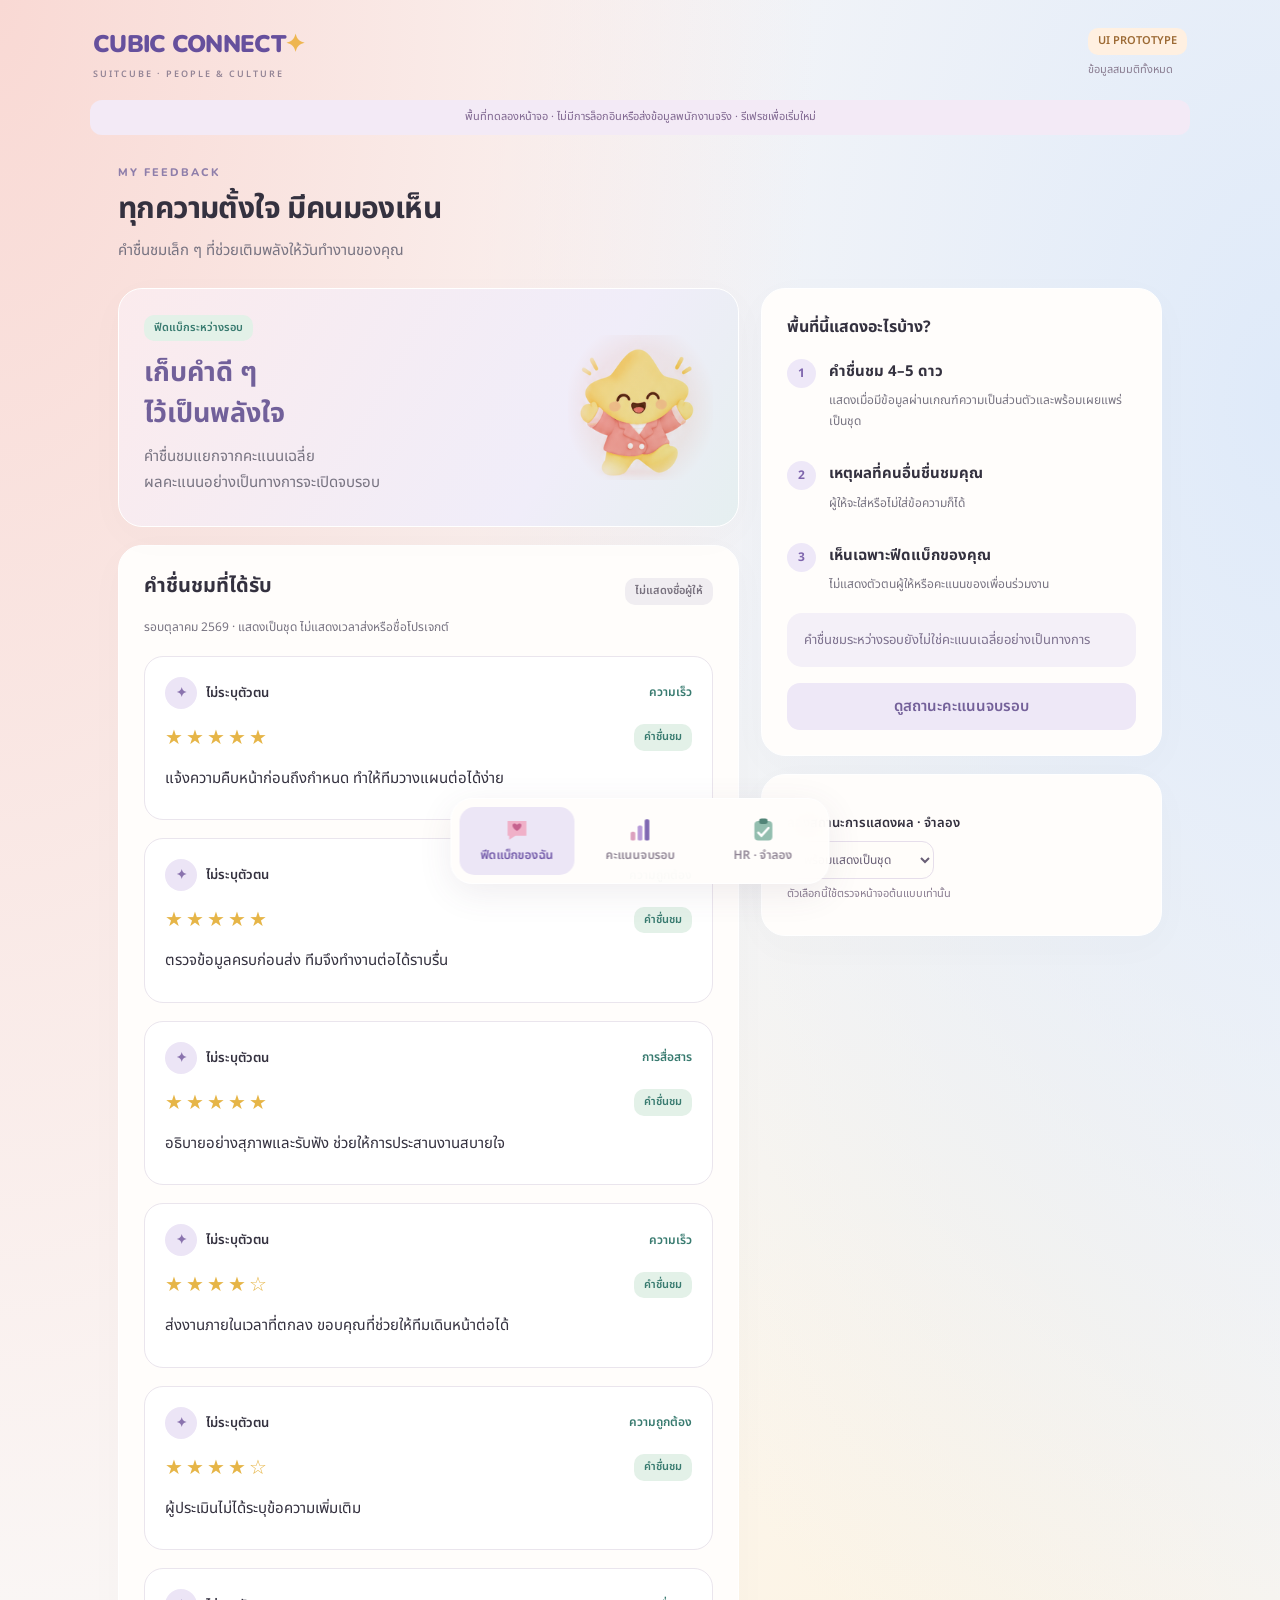
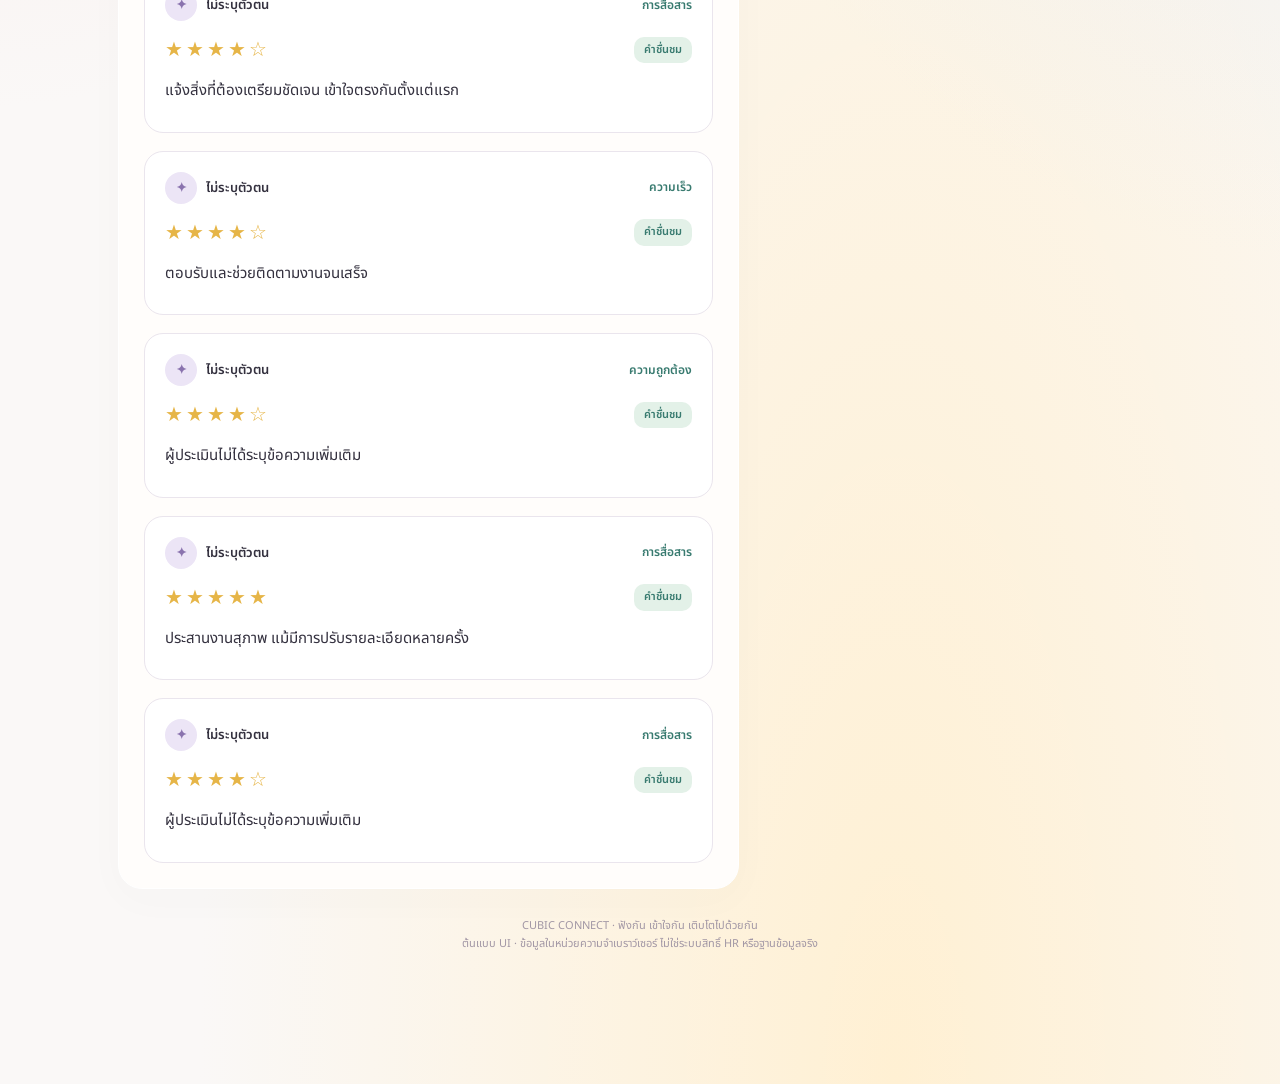
==== workflow-preview.html @ c22944b6 "Add interactive anonymous feedback and HR review interface prototype" ====
<!doctype html>
<html lang="th">
<head><meta charset="utf-8"><meta name="viewport" content="width=device-width,initial-scale=1,viewport-fit=cover"><title>CUBIC CONNECT · ตัวอย่างเส้นทางฟีดแบ็ก</title>
<style>
@import url('https://fonts.googleapis.com/css2?family=Noto+Sans+Thai:wght@400;500;600;700&family=Nunito:wght@600;700;800;900&display=swap');
:root{--ink:#34313f;--muted:#777381;--purple:#7056ad;--green:#397b70;--line:#eae5ed;--pink:#f4b7b0}*{box-sizing:border-box}body{margin:0;color:var(--ink);font:15px/1.7 'Noto Sans Thai',sans-serif;background:radial-gradient(at 0 0,#f9d9d4,transparent 45%),radial-gradient(at 100% 15%,#dfeaf9,transparent 45%),radial-gradient(at 70% 100%,#fff0d3,transparent 55%),#faf8f7;min-height:100vh}button,select,textarea{font:inherit}button{cursor:pointer}button:disabled{opacity:.45;cursor:not-allowed}button:focus-visible,select:focus-visible,textarea:focus-visible,a:focus-visible{outline:3px solid #b8a5dd;outline-offset:4px}header{max-width:1150px;margin:auto;padding:27px 28px 15px;display:flex;align-items:center;justify-content:space-between;gap:16px}.brand{font:900 24px/1.1 Nunito,sans-serif;color:#66509d;letter-spacing:-.7px}.brand span{color:#eeb650}.brand small{display:block;font:600 9px 'Noto Sans Thai';letter-spacing:2px;margin-top:9px;color:#948596}main{max-width:1100px;margin:0 auto;padding:20px 28px 130px}h1{font-size:30px;line-height:1.4;letter-spacing:-.6px;margin:8px 0}h2{font-size:20px;line-height:1.5;margin:0 0 10px}h3{font-size:16px;margin:0 0 6px}p{margin:6px 0}.muted{color:var(--muted)}.eyebrow{font:800 11px Nunito,sans-serif;letter-spacing:2px;color:#8e7eaa}.pill{display:inline-flex;align-items:center;gap:5px;border-radius:10px;padding:4px 10px;font-size:11px;font-weight:600;background:#eee8f6;color:#756294}.pill.green{background:#e3f1e8;color:#397b70}.pill.peach{background:#fff0e1;color:#9c6a34}.pill.gray{background:#f0edf1;color:#79727f}.row{display:flex;align-items:center;justify-content:space-between;gap:12px}.topcopy{margin:10px 0 24px}.card{background:#fffdfb;border:1px solid #fff;border-radius:24px;padding:25px;box-shadow:0 10px 40px #67575f06}.grid{display:grid;grid-template-columns:minmax(0,1.55fr) minmax(260px,1fr);gap:22px}.stack{display:grid;gap:18px;align-content:start}.hero{background:linear-gradient(120deg,#fbebed,#f0edf9 70%,#e5eff0);position:relative;min-height:210px;display:flex;align-items:center;overflow:visible}.hero .copy{flex:1}.hero img{mix-blend-mode:multiply;mask-image:radial-gradient(ellipse,black 50%,transparent 74%);width:145px;height:165px;object-fit:contain;flex-shrink:0}.hero h2{font-size:27px;color:#71609a;line-height:1.5}.hero p{max-width:330px}.count{font:900 32px Nunito,sans-serif;color:#527f79}.tabs{display:flex;gap:5px;background:#eee8f1;border-radius:14px;padding:5px;margin-bottom:20px;width:fit-content}.tabs button{border:0;padding:9px 17px;border-radius:11px;background:none;color:#81758a;font-weight:600}.tabs button.active{background:white;color:var(--purple);box-shadow:0 3px 8px #5d436410}.feedback{border:1px solid var(--line);border-radius:19px;padding:20px;background:white}.anonymous{display:flex;align-items:center;gap:9px;font-weight:600;font-size:13px}.avatar{display:grid;place-items:center;background:#ece5f6;color:#8a73ae;border-radius:50%;width:32px;height:32px}.stars{color:#e6b547;letter-spacing:3px;font-size:20px}.dim{font-size:12px;color:var(--green);font-weight:600}.quote{margin-top:10px;font-size:15px;line-height:1.9}.meta{margin-top:15px;display:flex;flex-wrap:wrap;gap:8px}.hint{border-radius:15px;padding:15px 17px;background:#f4f0f8;color:#7d718e;font-size:13px;line-height:1.85}.hint.green{background:#edf4f1;color:#537a6c}.hint.peach{background:#fff2e7;color:#9b795d}.btn{border:0;border-radius:13px;padding:11px 18px;background:#7157ad;color:white;font-weight:600;display:inline-block;text-decoration:none;text-align:center}.btn.soft{background:#eee8f7;color:#74619a}.btn.reject{background:#f8e7e8;color:#aa6271}.btn.text{background:transparent;color:#83798d;padding:7px 0}.divider{border-top:1px solid var(--line);margin:20px 0}.step{display:flex;gap:13px;align-items:flex-start;padding:12px 0}.step .bubble{display:grid;place-items:center;width:29px;height:29px;border-radius:50%;background:#eee8f8;color:#7e65ad;flex-shrink:0;font-weight:700;font-size:12px}.step p{font-size:12px;color:var(--muted)}.summary{display:grid;grid-template-columns:repeat(3,1fr);gap:13px;margin:20px 0}.stat{padding:18px;background:#fffdfb;border-radius:18px;border:1px solid white}.stat strong{display:block;font:900 25px Nunito,sans-serif;margin-top:5px;color:#796298}.stat small{color:var(--muted);font-size:12px}.case{margin-bottom:17px}.case blockquote{margin:16px 0;padding:14px 17px;background:#fbf6f1;border-left:3px solid #edcab2;border-radius:0 12px 12px 0;font-size:14px}.actions{display:flex;gap:9px;flex-wrap:wrap;margin-top:16px}.case h3{font-size:18px}.score{font:900 24px Nunito;color:#b88746}.bars{margin-top:18px}.barrow{display:grid;grid-template-columns:100px 1fr 42px;align-items:center;gap:12px;margin:16px 0;font-size:13px}.track{height:9px;background:#f0edf3;border-radius:8px}.track i{display:block;height:100%;border-radius:8px;background:#b09bcc}.barrow:nth-child(2) i{background:#8fbdb1}.barrow:nth-child(3) i{background:#e1a7b8}.bigscore{font:900 65px Nunito;color:#6d569f;line-height:1.2}.bigscore small{font-size:22px;color:#ada3b7}.lock{text-align:center;padding:35px 20px}.lock img{width:130px;height:145px;object-fit:contain}.lock h2{color:#5a7f7a}.lock p{font-size:14px}.nav{position:fixed;bottom:16px;left:50%;transform:translateX(-50%);display:flex;gap:8px;padding:8px;background:#fffdfbf0;backdrop-filter:blur(15px);border:1px solid white;border-radius:22px;box-shadow:0 9px 35px #5b446419;z-index:5;max-width:calc(100% - 24px)}.nav button{border:0;background:none;min-width:115px;padding:10px 18px;color:#918696;border-radius:15px;font-size:12px;font-weight:600;white-space:nowrap}.nav button.active{background:#ece6f6;color:#7057a8}.nav svg{width:25px;height:25px;display:block;margin:0 auto 3px}select{padding:8px 12px;border:1px solid #e6deeb;border-radius:12px;background:#fffdfa;color:#685e75;font-size:12px;max-width:100%}label{display:block;font-weight:600;font-size:13px;margin:12px 0 7px}textarea{width:100%;border:1px solid #dfd6e8;border-radius:12px;min-height:90px;padding:12px;background:#fffdfa;color:var(--ink);resize:vertical}dialog{border:0;border-radius:23px;padding:26px;max-width:520px;width:calc(100% - 32px);color:var(--ink);box-shadow:0 25px 100px #3e29473a}dialog::backdrop{background:#39314150;backdrop-filter:blur(4px)}.error{color:#a65367;font-size:12px;min-height:20px}footer{margin-top:28px;text-align:center;font-size:11px;color:#a297a5}.toast{position:fixed;top:20px;left:50%;transform:translateX(-50%);background:#4c405d;color:white;padding:13px 20px;border-radius:15px;z-index:20;max-width:90vw;font-size:13px}.filter{display:flex;gap:10px;align-items:center;flex-wrap:wrap;margin-bottom:20px}.notice-count{font-size:12px;font-weight:600;color:#8d7b9d}.empty{padding:30px 10px;text-align:center;color:#8c8094}.reviewed{border-left:3px solid #91b8a7;padding-left:15px;margin-top:15px}.scope{font-size:11px;color:#8a7d91}.preview-banner{max-width:1100px;margin:0 auto;background:#f3eaf6;color:#806891;padding:8px 20px;text-align:center;border-radius:12px;font-size:11px}.badge-icon{font-size:20px}.sr-only{position:absolute;width:1px;height:1px;overflow:hidden;clip:rect(0,0,0,0)}
@media(max-width:700px){header{padding:22px 20px 14px}.brand{font-size:21px}.brand small{font-size:8px}main{padding:18px 18px 130px}.grid{grid-template-columns:1fr}.card{padding:21px;border-radius:22px}h1{font-size:26px}.hero{min-height:190px}.hero img{width:110px;height:140px}.hero h2{font-size:23px}.hero p{font-size:13px}.nav{bottom:10px;gap:3px;width:calc(100% - 24px);justify-content:space-around}.nav button{padding:8px 10px;min-width:0;flex:1;font-size:11px}.summary{gap:8px}.stat{padding:12px}.stat small{font-size:10px}.stat strong{font-size:22px}.barrow{grid-template-columns:85px 1fr 36px;gap:9px}.tabs{width:100%}.tabs button{flex:1;padding:9px 8px;font-size:13px}.pill{font-size:10px}.preview-banner{margin:0 16px}.bigscore{font-size:55px}.feedback{padding:17px}.row{align-items:center}dialog{padding:22px}}
@media(prefers-reduced-motion:reduce){*{scroll-behavior:auto!important}} 
</style></head><body>
<header><div class="brand">CUBIC CONNECT<span>✦</span><small>SUITCUBE · PEOPLE & CULTURE</small></div><div><span class="pill peach">UI PROTOTYPE</span><p class="scope">ข้อมูลสมมติทั้งหมด</p></div></header>
<div class="preview-banner">พื้นที่ทดลองหน้าจอ · ไม่มีการล็อกอินหรือส่งข้อมูลพนักงานจริง · รีเฟรชเพื่อเริ่มใหม่</div>
<main id="app"></main><nav class="nav" aria-label="เมนูตัวอย่าง"><button data-view="received"><svg viewBox="0 0 32 32" aria-hidden="true"><path fill="#f0b0c8" d="M4 5h24v19H14l-8 5v-5H4z"/><path fill="#c6618e" d="M16 10c-6-5-9 3 0 8 9-5 6-13 0-8"/></svg>ฟีดแบ็กของฉัน</button><button data-view="score"><svg viewBox="0 0 32 32" aria-hidden="true"><rect fill="#dca1be" x="4" y="19" width="6" height="11" rx="2"/><rect fill="#b79ad8" x="13" y="11" width="6" height="19" rx="2"/><rect fill="#7f68b2" x="22" y="3" width="6" height="27" rx="2"/></svg>คะแนนจบรอบ</button><button data-view="hr"><svg viewBox="0 0 32 32" aria-hidden="true"><rect fill="#93beaf" x="5" y="5" width="23" height="25" rx="5"/><rect fill="#518477" x="11" y="2" width="11" height="7" rx="3"/><path d="m10 20 4 4 9-10" fill="none" stroke="#fff" stroke-width="3" stroke-linecap="round"/></svg>HR · จำลอง</button></nav>
<dialog id="review-dialog" aria-labelledby="dialog-title"></dialog><div id="toast" class="toast" role="status" hidden></div>
<script>
const dims=['ความเร็ว','ความถูกต้อง','การสื่อสาร'];
const blankState=()=>({released:false,batch:'ready',filter:'pending',decisions:{},audit:[]});let state=blankState(),view=['received','score','hr'].includes(new URLSearchParams(location.search).get('view'))?new URLSearchParams(location.search).get('view'):'received';
const rows=[
 {id:'a',rater:'synthetic-a',scores:[5,5,5],reasons:['แจ้งความคืบหน้าก่อนถึงกำหนด ทำให้ทีมวางแผนต่อได้ง่าย','ตรวจข้อมูลครบก่อนส่ง ทีมจึงทำงานต่อได้ราบรื่น','อธิบายอย่างสุภาพและรับฟัง ช่วยให้การประสานงานสบายใจ']},
 {id:'b',rater:'synthetic-b',scores:[4,4,4],reasons:['ส่งงานภายในเวลาที่ตกลง ขอบคุณที่ช่วยให้ทีมเดินหน้าต่อได้','','แจ้งสิ่งที่ต้องเตรียมชัดเจน เข้าใจตรงกันตั้งแต่แรก']},
 {id:'c',rater:'synthetic-c',scores:[4,4,5],reasons:['ตอบรับและช่วยติดตามงานจนเสร็จ','','ประสานงานสุภาพ แม้มีการปรับรายละเอียดหลายครั้ง']},
 {id:'d',rater:'synthetic-d',scores:[2,3,4],reasons:['ส่งข้อมูลหลังเวลาที่ตกลง 2 วัน โดยไม่มีการแจ้งล่วงหน้า ทำให้ทีมต้องเลื่อนขั้นตอนต่อไป','ข้อมูลที่ส่งขาดบางรายการ ต้องขอรายละเอียดเพิ่มเติมก่อนนำไปใช้','']}
];
const esc=v=>String(v??'').replace(/[&<>"']/g,c=>({'&':'&amp;','<':'&lt;','>':'&gt;','"':'&quot;',"'":'&#39;'}[c]));
const decision=(r,i)=>r.scores[i]>=4?'auto':state.decisions[r.id+':'+i]?.status||'pending';
const activeRows=()=>state.batch==='small'?rows.slice(0,2):rows;
function calculate(){const ds=dims.map((_,i)=>{const rs=activeRows().filter(r=>['auto','approved'].includes(decision(r,i)));return {count:new Set(rs.map(r=>r.rater)).size,mean:rs.length>=3?rs.reduce((n,r)=>n+r.scores[i],0)/rs.length:null}});return {dims:ds,overall:ds.every(d=>d.mean!==null)?ds.reduce((n,d)=>n+d.mean,0)/3:null}}
function pending(){return activeRows().flatMap(r=>r.scores.map((score,i)=>({r,i,score})).filter(x=>x.score<=3&&decision(r,x.i)==='pending'))}
const fmt=n=>n===null?'—':n.toFixed(2),stars=n=>'★'.repeat(n)+'☆'.repeat(5-n);
function title(k,h,p){return `<div class="topcopy"><div class="eyebrow">${k}</div><h1>${h}</h1><p class="muted">${p}</p></div>`}
function feedbackCard(r,i,reviewed=false){const d=state.decisions[r.id+':'+i];const text=reviewed?d?.summary:r.reasons[i];return `<article class="feedback"><div class="row"><div class="anonymous"><span class="avatar" aria-hidden="true">✦</span>ไม่ระบุตัวตน</div><span class="dim">${dims[i]}</span></div><div class="row" style="margin-top:12px"><span class="stars" aria-label="${r.scores[i]} จาก 5 ดาว">${stars(r.scores[i])}</span><span class="pill ${reviewed?'gray':'green'}">${reviewed?'HR ตรวจสอบแล้ว':'คำชื่นชม'}</span></div><p class="quote">${esc(text||'ผู้ประเมินไม่ได้ระบุข้อความเพิ่มเติม')}</p></article>`}
function received(){const high=activeRows().flatMap(r=>r.scores.map((s,i)=>({r,i,s})).filter(x=>x.s>=4));const released=state.batch==='ready'&&dims.every((_,i)=>new Set(high.filter(x=>x.i===i).map(x=>x.r.rater)).size>=3);return title('MY FEEDBACK','ทุกความตั้งใจ มีคนมองเห็น','คำชื่นชมเล็ก ๆ ที่ช่วยเติมพลังให้วันทำงานของคุณ')+`<div class="grid"><div class="stack"><section class="card hero"><div class="copy"><span class="pill green">ฟีดแบ็กระหว่างรอบ</span><h2 style="margin-top:12px">เก็บคำดี ๆ<br>ไว้เป็นพลังใจ</h2><p class="muted">คำชื่นชมแยกจากคะแนนเฉลี่ย<br>ผลคะแนนอย่างเป็นทางการจะเปิดจบรอบ</p></div><img src="assets/rating-4.gif" alt="น้องดาวยิ้มให้กำลังใจ"></section><section class="card"><div class="row"><h2>คำชื่นชมที่ได้รับ</h2><span class="pill gray">ไม่แสดงชื่อผู้ให้</span></div><p class="muted" style="font-size:12px;margin-bottom:18px">รอบตุลาคม 2569 · แสดงเป็นชุด ไม่แสดงเวลาส่งหรือชื่อโปรเจกต์</p><div class="stack">${released?high.map(x=>feedbackCard(x.r,x.i)).join(''):`<div class="empty"><span class="badge-icon">✦</span><h3>รอฟีดแบ็กพร้อมแสดง</h3><p>${state.batch==='small'?'ข้อมูลยังไม่ครบเกณฑ์ขั้นต่ำ จึงยังไม่แสดงคะแนนหรือข้อความ':'รวบรวมฟีดแบ็กเป็นชุดก่อนเผยแพร่ เพื่อช่วยปกป้องผู้ให้ความคิดเห็น'}</p></div>`}</div></section></div><aside class="stack"><section class="card"><h3>พื้นที่นี้แสดงอะไรบ้าง?</h3><div class="step"><span class="bubble">1</span><div><strong>คำชื่นชม 4–5 ดาว</strong><p>แสดงเมื่อมีข้อมูลผ่านเกณฑ์ความเป็นส่วนตัวและพร้อมเผยแพร่เป็นชุด</p></div></div><div class="step"><span class="bubble">2</span><div><strong>เหตุผลที่คนอื่นชื่นชมคุณ</strong><p>ผู้ให้จะใส่หรือไม่ใส่ข้อความก็ได้</p></div></div><div class="step"><span class="bubble">3</span><div><strong>เห็นเฉพาะฟีดแบ็กของคุณ</strong><p>ไม่แสดงตัวตนผู้ให้หรือคะแนนของเพื่อนร่วมงาน</p></div></div><div class="hint">คำชื่นชมระหว่างรอบยังไม่ใช่คะแนนเฉลี่ยอย่างเป็นทางการ</div><button class="btn soft" data-view="score" style="margin-top:16px;width:100%">ดูสถานะคะแนนจบรอบ</button></section><section class="card"><label for="batch">ลองสถานะการแสดงผล · จำลอง</label><select id="batch"><option value="ready" ${state.batch==='ready'?'selected':''}>พร้อมแสดงเป็นชุด</option><option value="waiting" ${state.batch==='waiting'?'selected':''}>รอเผยแพร่เป็นชุด</option><option value="small" ${state.batch==='small'?'selected':''}>ผู้ประเมินไม่ครบ 3 คน</option></select><p class="scope">ตัวเลือกนี้ใช้ตรวจหน้าจอต้นแบบเท่านั้น</p></section></aside></div>`}
function barHTML(result){return `<div class="bars">${dims.map((d,i)=>`<div class="barrow"><span>${d}</span><div class="track"><i style="width:${(result.dims[i].mean||0)*20}%"></i></div><strong>${fmt(result.dims[i].mean)}</strong></div>`).join('')}</div>`}
function scoreView(){const result=calculate();const low=activeRows().flatMap(r=>r.scores.map((s,i)=>({r,i,s})).filter(x=>x.s<=3&&decision(r,x.i)==='approved'&&result.dims[x.i].mean!==null));return title('MY ROUND RESULT','คะแนนจบรอบของฉัน','ผลที่ผ่านกระบวนการตรวจสอบ และพร้อมสำหรับการพัฒนาร่วมกัน')+`<div class="grid"><div class="stack">${!state.released?`<section class="card lock"><img src="assets/rating-3.png" alt="น้องดาวกำลังรอผล"><h2>รอเผยแพร่คะแนนจบรอบ</h2><p class="muted">ผลคะแนนจะเปิดพร้อมกันหลังปิดรอบ<br>และ HR ตรวจสอบเสร็จแล้ว</p><span class="pill gray" style="margin-top:16px">ยังไม่แสดงค่าเฉลี่ยระหว่างรอบ</span><div class="divider"></div><p class="scope">ยังดูคำชื่นชมที่พร้อมแสดงได้ในหน้าฟีดแบ็กของฉัน</p><button class="btn soft" data-view="received" style="margin-top:14px">กลับไปอ่านคำชื่นชม</button></section>`:`<section class="card"><div class="row"><span class="pill green">เผยแพร่ผลจบรอบแล้ว</span><span class="scope">ตุลาคม 2569</span></div><h2 style="margin-top:20px">ภาพรวมความร่วมมือของฉัน</h2><div class="bigscore">${fmt(result.overall)}<small> / 5</small></div><p class="muted" style="font-size:12px">${result.overall===null?'ข้อมูลไม่เพียงพอในบางด้าน จึงยังไม่แสดงคะแนนรวม':'ค่าเฉลี่ย 3 ด้าน น้ำหนักเท่ากัน'}</p>${barHTML(result)}<div class="hint green">ใช้เฉพาะคะแนนที่ผ่านเกณฑ์และการตรวจสอบแล้ว แต่ละด้านต้องมีผู้ประเมินที่นำมาคำนวณได้อย่างน้อย 3 คน</div></section><section class="card"><h2>เรื่องที่ชวนพัฒนาร่วมกัน</h2><p class="muted" style="font-size:12px;margin-bottom:17px">เฉพาะข้อมูลที่ HR ตรวจสอบและเรียบเรียงก่อนเผยแพร่</p><div class="stack">${low.length?low.map(x=>feedbackCard(x.r,x.i,true)).join(''):'<div class="empty">ไม่มีข้อเสนอแนะเพื่อพัฒนาที่พร้อมเผยแพร่ในรอบนี้</div>'}</div></section>`}</div><aside class="stack"><section class="card"><h3>คะแนนนี้มาจากอะไร?</h3><div class="step"><span class="bubble">✓</span><div><strong>คะแนน 4–5 ดาว</strong><p>ผ่านอัตโนมัติ พร้อมใช้เมื่อถึงรอบคำนวณ</p></div></div><div class="step"><span class="bubble">✓</span><div><strong>คะแนน 1–3 ดาว</strong><p>ใช้เฉพาะรายการที่ HR ตรวจสอบข้อเท็จจริงและอนุมัติแล้ว</p></div></div><div class="hint">ผู้รับจะไม่เห็นรายการรอตรวจสอบ รายการ Reject หรือตัวตนผู้ประเมิน</div></section><section class="card"><span class="pill peach">สำหรับลองหน้าจอเท่านั้น</span><p class="muted" style="font-size:13px;margin:12px 0">สลับไปมุม HR จำลอง เพื่อลองตรวจสอบและเผยแพร่ผล</p><button class="btn soft" data-view="hr">ลองมุม HR</button></section></aside></div>`}
function hrView(){const all=activeRows().flatMap(r=>r.scores.map((score,i)=>({r,i,score})).filter(x=>x.score<=3));const items=all.filter(x=>state.filter==='all'||decision(x.r,x.i)===state.filter);const result=calculate(),enough=new Set(activeRows().map(r=>r.rater)).size>=3;return title('HR REVIEW · DEMO','ตรวจสอบก่อนส่งต่อ','พื้นที่จำลองของ HR Manager / HR Admin · พิจารณาแยกทีละด้าน')+`<div class="hint peach">คะแนนและเหตุผลในหน้านี้เป็นข้อมูลสมมติทั้งหมด มุมพนักงานไม่เห็นรายการรอตรวจสอบหรือสถานะ Reject</div><div class="summary"><div class="stat"><small>รอตรวจสอบ</small><strong>${enough?pending().length:'—'}</strong></div><div class="stat"><small>อนุมัติแล้ว</small><strong>${all.filter(x=>decision(x.r,x.i)==='approved').length}</strong></div><div class="stat"><small>ไม่นำมาคำนวณ</small><strong>${all.filter(x=>decision(x.r,x.i)==='rejected').length}</strong></div></div><div class="grid"><section class="card"><div class="row"><h2>คิวคะแนน 1–3 ดาว</h2><span class="pill peach">SLA ตัวอย่าง · 3 วัน</span></div><div class="filter"><label class="sr-only" for="filter">กรองสถานะ</label><select id="filter">${[['pending','รอตรวจสอบ'],['approved','อนุมัติแล้ว'],['rejected','Reject แล้ว'],['all','ทั้งหมด']].map(([v,l])=>`<option value="${v}" ${state.filter===v?'selected':''}>${l}</option>`).join('')}</select><span class="notice-count">ประเมินจากประสบการณ์ร่วมงานจริง</span></div>${!enough?'<div class="empty">ผู้ประเมินไม่ครบ 3 คน<br>ไม่นำข้อมูลชุดนี้เข้าสู่คิวหรือการคำนวณ</div>':items.length?items.map(x=>{const st=decision(x.r,x.i),d=state.decisions[x.r.id+':'+x.i];return `<article class="feedback case"><div class="row"><div><span class="dim">${dims[x.i]}</span><h3>พนักงานตัวอย่าง · BA</h3></div><span class="score">${x.score}<small> / 5</small></span></div><span class="pill gray">ไม่แสดงชื่อผู้ประเมิน</span><blockquote>${esc(x.r.reasons[x.i])}</blockquote><p class="scope">${st==='pending'?'ยังไม่ส่งคะแนนหรือข้อความให้ผู้รับ':st==='approved'?'อนุมัติแล้ว · พร้อมนำไปคำนวณจบรอบ':'Reject แล้ว · ไม่นำไปคำนวณและไม่แจ้งทั้งสองฝ่าย'}</p>${d?`<div class="reviewed"><strong class="dim">บันทึก HR · จำกัดเฉพาะหลังบ้าน</strong><p style="font-size:13px">${esc(d.note)}</p>${st==='approved'?`<p class="scope">ข้อความพร้อมเผยแพร่: ${esc(d.summary)}</p>`:''}</div>`:''}${st==='pending'&&!state.released?`<div class="actions"><button class="btn" data-review="${x.r.id}:${x.i}:approved">Approve</button><button class="btn reject" data-review="${x.r.id}:${x.i}:rejected">Reject</button></div>`:''}</article>`}).join(''):'<div class="empty">ไม่มีรายการในสถานะนี้<br><button class="btn text" id="all-cases">ดูรายการทั้งหมด</button></div>'}</section><aside class="stack"><section class="card"><span class="pill gray">เฉพาะ HR · ยังไม่ใช่ผลเผยแพร่</span><h2 style="margin-top:15px">ตัวอย่างผลคำนวณ</h2><div class="bigscore" style="font-size:46px">${fmt(result.overall)}<small> / 5</small></div>${barHTML(result)}<p class="scope">คะแนนรอตรวจสอบและ Reject ไม่อยู่ทั้งตัวตั้งและตัวหาร อนุมัติแล้วจึงคำนวณใหม่</p><div class="divider"></div><h3>เผยแพร่พร้อมกันจบรอบ</h3><p class="muted" style="font-size:13px">ตรวจทุกกรณีให้ครบก่อน ผู้รับจึงเห็นคะแนนอย่างเป็นทางการ</p><button class="btn" id="publish" style="width:100%;margin-top:15px" ${pending().length||state.released||!enough?'disabled':''}>${state.released?'เผยแพร่แล้ว':'ปิดรอบและเผยแพร่ผล'}</button>${pending().length&&enough?'<p class="scope">ยังมีรายการรอตรวจสอบ จึงยังเผยแพร่ไม่ได้</p>':''}</section><section class="card"><h3>หลักในการพิจารณา</h3><p class="muted" style="font-size:13px">ตรวจพฤติกรรม บริบท และผลต่องาน ใช้เกณฑ์เดียวกันทุกคน ไม่ Reject เพียงเพราะเป็นคะแนนต่ำ</p><div class="hint" style="margin-top:12px">ทุกการตัดสินใจต้องมีบันทึกเหตุผล ผู้รับเห็นเฉพาะข้อความที่พร้อมเผยแพร่</div><button class="btn text" id="reset">เริ่มตัวอย่างใหม่</button></section></aside></div>`}
function render(){document.getElementById('app').innerHTML=({received,score:scoreView,hr:hrView}[view])()+`<footer>CUBIC CONNECT · ฟังกัน เข้าใจกัน เติบโตไปด้วยกัน<br>ต้นแบบ UI · ข้อมูลในหน่วยความจำเบราว์เซอร์ ไม่ใช่ระบบสิทธิ์ HR หรือฐานข้อมูลจริง</footer>`;document.querySelectorAll('.nav button').forEach(b=>{b.classList.toggle('active',b.dataset.view===view);b.setAttribute('aria-current',b.dataset.view===view?'page':'false')});document.querySelectorAll('[data-view]').forEach(b=>b.onclick=()=>{view=b.dataset.view;render();window.scrollTo(0,0)});document.querySelector('#batch')?.addEventListener('change',e=>{state.batch=e.target.value;state.released=false;render()});document.querySelector('#filter')?.addEventListener('change',e=>{state.filter=e.target.value;render()});document.querySelector('#all-cases')?.addEventListener('click',()=>{state.filter='all';render()});document.querySelectorAll('[data-review]').forEach(b=>b.onclick=()=>review(b.dataset.review));document.querySelector('#publish')?.addEventListener('click',publish);document.querySelector('#reset')?.addEventListener('click',()=>{state=blankState();render();toast('เริ่มข้อมูลตัวอย่างใหม่แล้ว')})}
function toast(t){const el=document.getElementById('toast');el.textContent=t;el.hidden=false;setTimeout(()=>el.hidden=true,3000)}
function review(key){const [id,index,status]=key.split(':'),i=Number(index),r=activeRows().find(r=>r.id===id);if(!r||r.scores[i]>=4||decision(r,i)!=='pending'||state.released||new Set(activeRows().map(r=>r.rater)).size<3)return;const approved=status==='approved';const dialog=document.getElementById('review-dialog');dialog.innerHTML=`<h2 id="dialog-title">${approved?'อนุมัติคะแนนด้านนี้':'Reject คะแนนด้านนี้'}</h2><span class="pill peach">${dims[i]} · ${r.scores[i]} ดาว</span><p class="muted" style="font-size:13px;margin-top:12px">${approved?'คะแนนจะพร้อมใช้คำนวณ แต่ผู้รับจะเห็นเมื่อเผยแพร่จบรอบ':'ไม่นำคะแนนนี้ไปคำนวณ ไม่แจ้งผู้ให้หรือผู้รับ'}</p><form id="decision-form"><label for="note">ข้อเท็จจริง / เหตุผลการตัดสินใจ *</label><textarea id="note" required maxlength="500" placeholder="บันทึกผลการตรวจสอบ ใช้เฉพาะ HR"></textarea>${approved?'<label for="summary">ข้อความสำหรับผู้รับหลังเผยแพร่ *</label><textarea id="summary" required maxlength="500" placeholder="สรุปประเด็นพัฒนาโดยตัดชื่อ โปรเจกต์เฉพาะ และรายละเอียดระบุตัวผู้ให้"></textarea>':''}<p id="decision-error" class="error" role="alert"></p><div class="actions"><button class="btn ${approved?'':'reject'}" type="submit">ยืนยัน ${approved?'Approve':'Reject'}</button><button class="btn soft" type="button" id="cancel">กลับไปตรวจสอบ</button></div></form>`;dialog.showModal();dialog.querySelector('#cancel').onclick=()=>dialog.close();dialog.querySelector('form').onsubmit=e=>{e.preventDefault();const note=dialog.querySelector('#note').value.trim(),summary=dialog.querySelector('#summary')?.value.trim()||'';if(!note||(approved&&!summary)){dialog.querySelector('#decision-error').textContent='กรุณากรอกข้อมูลที่จำเป็นให้ครบ';return}if(decision(r,i)!=='pending'||state.released)return;state.decisions[id+':'+i]={status,note,summary};state.audit.push({key:id+':'+i,status,note});dialog.close();render();toast(approved?'อนุมัติแล้ว · พร้อมคำนวณจบรอบ':'Reject แล้ว · ไม่ส่งแจ้งเตือนพนักงาน')};}
function publish(){if(pending().length||state.released||new Set(activeRows().map(r=>r.rater)).size<3)return;const dialog=document.getElementById('review-dialog');dialog.innerHTML='<h2 id="dialog-title">เผยแพร่ผลจบรอบ?</h2><p>ตรวจสอบคะแนนครบแล้ว ผู้รับจะเห็นเฉพาะคะแนนที่ผ่านเกณฑ์และข้อความที่ HR เรียบเรียงไว้</p><div class="actions"><button class="btn" id="confirm-publish">ยืนยันเผยแพร่</button><button class="btn soft" id="cancel-publish">กลับ</button></div>';dialog.showModal();dialog.querySelector('#cancel-publish').onclick=()=>dialog.close();dialog.querySelector('#confirm-publish').onclick=()=>{if(pending().length||state.released)return;state.released=true;dialog.close();view='score';render();window.scrollTo(0,0);toast('เผยแพร่ผลตัวอย่างแล้ว')};}
render();
</script></body></html>
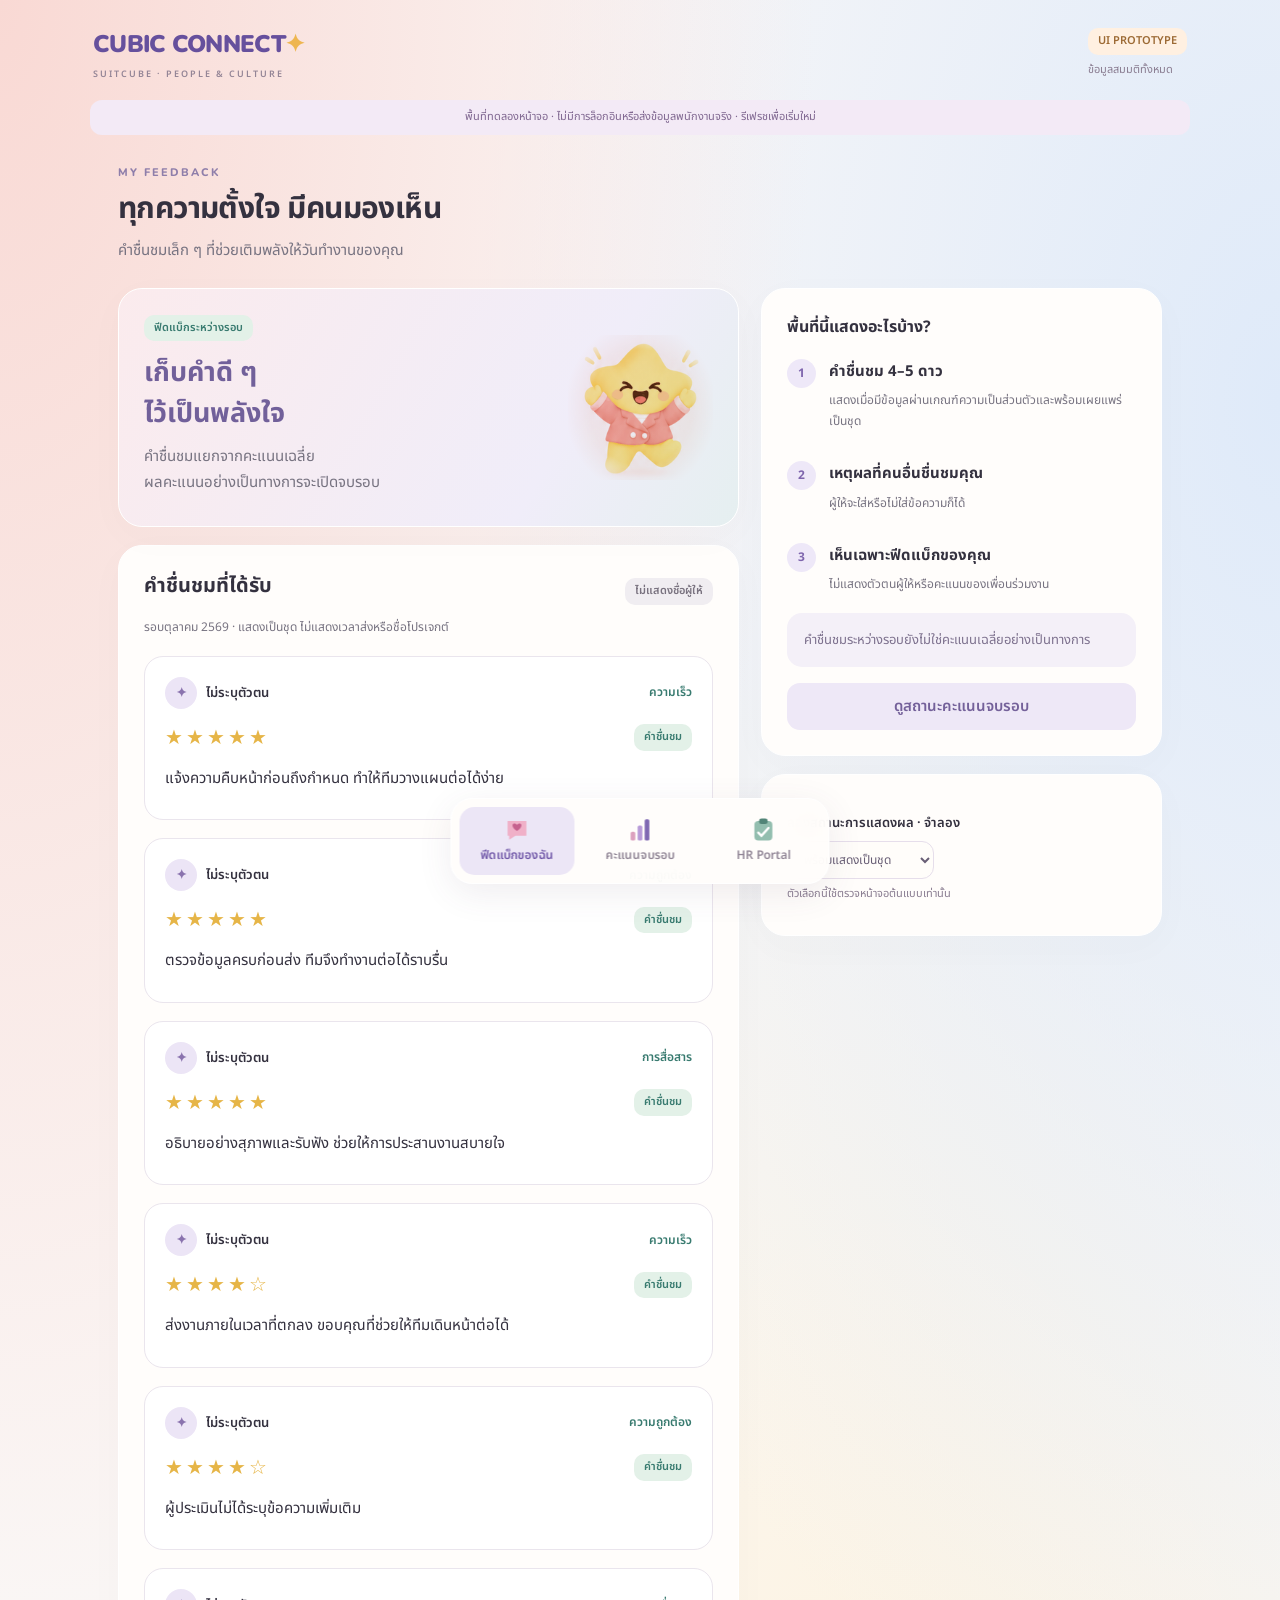
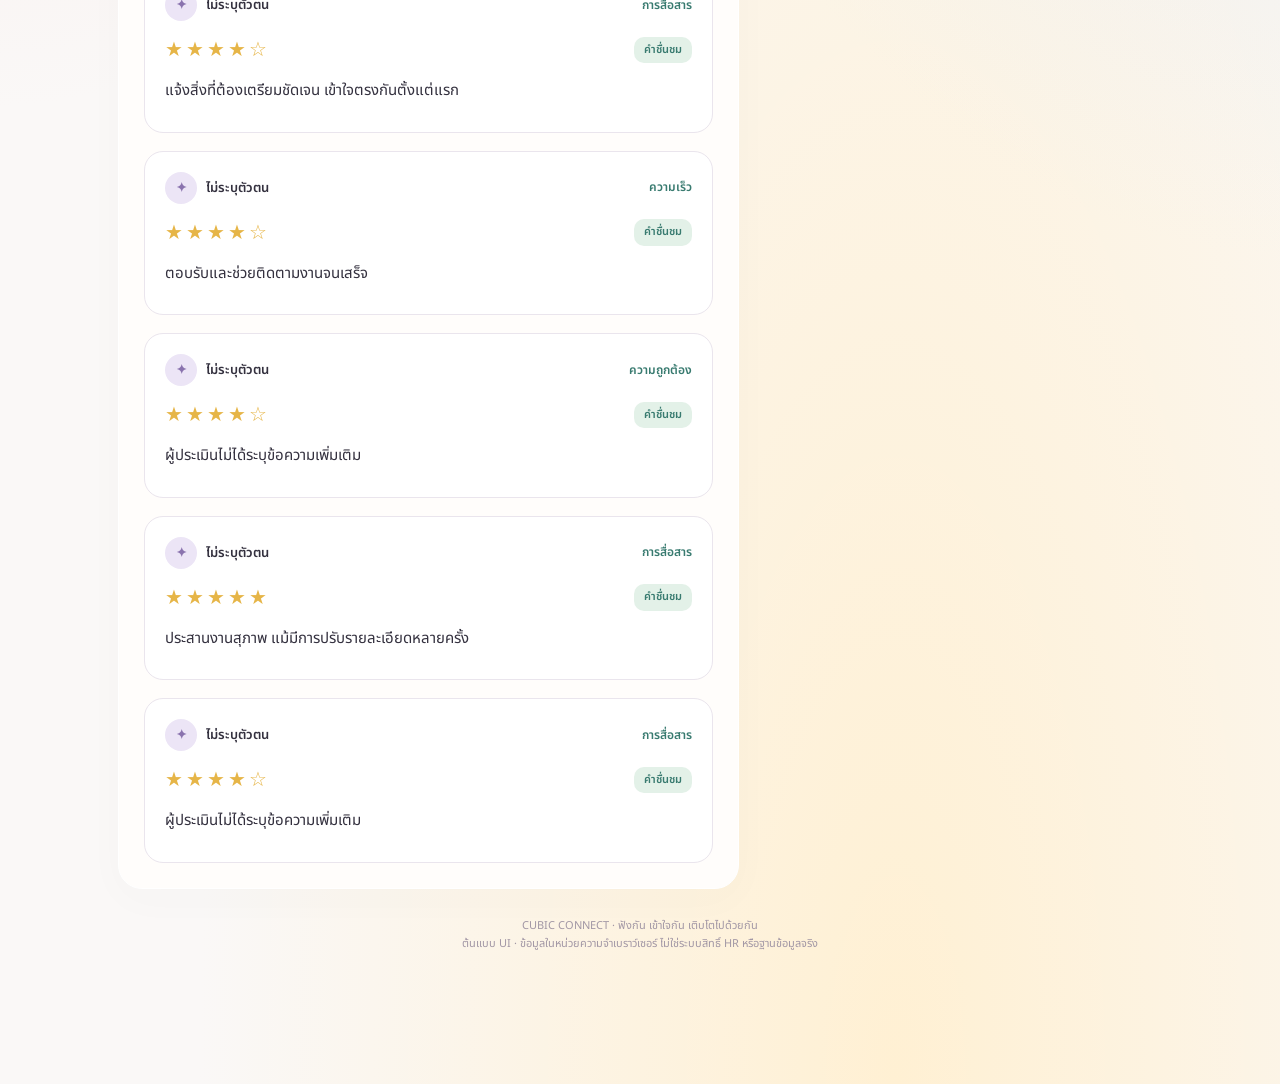
==== commit 30c5d881: "Place department heatmap with drill-down and sorting in HR Portal" ====
--- a/workflow-preview.html
+++ b/workflow-preview.html
@@ -6,14 +6,16 @@
 :root{--ink:#34313f;--muted:#777381;--purple:#7056ad;--green:#397b70;--line:#eae5ed;--pink:#f4b7b0}*{box-sizing:border-box}body{margin:0;color:var(--ink);font:15px/1.7 'Noto Sans Thai',sans-serif;background:radial-gradient(at 0 0,#f9d9d4,transparent 45%),radial-gradient(at 100% 15%,#dfeaf9,transparent 45%),radial-gradient(at 70% 100%,#fff0d3,transparent 55%),#faf8f7;min-height:100vh}button,select,textarea{font:inherit}button{cursor:pointer}button:disabled{opacity:.45;cursor:not-allowed}button:focus-visible,select:focus-visible,textarea:focus-visible,a:focus-visible{outline:3px solid #b8a5dd;outline-offset:4px}header{max-width:1150px;margin:auto;padding:27px 28px 15px;display:flex;align-items:center;justify-content:space-between;gap:16px}.brand{font:900 24px/1.1 Nunito,sans-serif;color:#66509d;letter-spacing:-.7px}.brand span{color:#eeb650}.brand small{display:block;font:600 9px 'Noto Sans Thai';letter-spacing:2px;margin-top:9px;color:#948596}main{max-width:1100px;margin:0 auto;padding:20px 28px 130px}h1{font-size:30px;line-height:1.4;letter-spacing:-.6px;margin:8px 0}h2{font-size:20px;line-height:1.5;margin:0 0 10px}h3{font-size:16px;margin:0 0 6px}p{margin:6px 0}.muted{color:var(--muted)}.eyebrow{font:800 11px Nunito,sans-serif;letter-spacing:2px;color:#8e7eaa}.pill{display:inline-flex;align-items:center;gap:5px;border-radius:10px;padding:4px 10px;font-size:11px;font-weight:600;background:#eee8f6;color:#756294}.pill.green{background:#e3f1e8;color:#397b70}.pill.peach{background:#fff0e1;color:#9c6a34}.pill.gray{background:#f0edf1;color:#79727f}.row{display:flex;align-items:center;justify-content:space-between;gap:12px}.topcopy{margin:10px 0 24px}.card{background:#fffdfb;border:1px solid #fff;border-radius:24px;padding:25px;box-shadow:0 10px 40px #67575f06}.grid{display:grid;grid-template-columns:minmax(0,1.55fr) minmax(260px,1fr);gap:22px}.stack{display:grid;gap:18px;align-content:start}.hero{background:linear-gradient(120deg,#fbebed,#f0edf9 70%,#e5eff0);position:relative;min-height:210px;display:flex;align-items:center;overflow:visible}.hero .copy{flex:1}.hero img{mix-blend-mode:multiply;mask-image:radial-gradient(ellipse,black 50%,transparent 74%);width:145px;height:165px;object-fit:contain;flex-shrink:0}.hero h2{font-size:27px;color:#71609a;line-height:1.5}.hero p{max-width:330px}.count{font:900 32px Nunito,sans-serif;color:#527f79}.tabs{display:flex;gap:5px;background:#eee8f1;border-radius:14px;padding:5px;margin-bottom:20px;width:fit-content}.tabs button{border:0;padding:9px 17px;border-radius:11px;background:none;color:#81758a;font-weight:600}.tabs button.active{background:white;color:var(--purple);box-shadow:0 3px 8px #5d436410}.feedback{border:1px solid var(--line);border-radius:19px;padding:20px;background:white}.anonymous{display:flex;align-items:center;gap:9px;font-weight:600;font-size:13px}.avatar{display:grid;place-items:center;background:#ece5f6;color:#8a73ae;border-radius:50%;width:32px;height:32px}.stars{color:#e6b547;letter-spacing:3px;font-size:20px}.dim{font-size:12px;color:var(--green);font-weight:600}.quote{margin-top:10px;font-size:15px;line-height:1.9}.meta{margin-top:15px;display:flex;flex-wrap:wrap;gap:8px}.hint{border-radius:15px;padding:15px 17px;background:#f4f0f8;color:#7d718e;font-size:13px;line-height:1.85}.hint.green{background:#edf4f1;color:#537a6c}.hint.peach{background:#fff2e7;color:#9b795d}.btn{border:0;border-radius:13px;padding:11px 18px;background:#7157ad;color:white;font-weight:600;display:inline-block;text-decoration:none;text-align:center}.btn.soft{background:#eee8f7;color:#74619a}.btn.reject{background:#f8e7e8;color:#aa6271}.btn.text{background:transparent;color:#83798d;padding:7px 0}.divider{border-top:1px solid var(--line);margin:20px 0}.step{display:flex;gap:13px;align-items:flex-start;padding:12px 0}.step .bubble{display:grid;place-items:center;width:29px;height:29px;border-radius:50%;background:#eee8f8;color:#7e65ad;flex-shrink:0;font-weight:700;font-size:12px}.step p{font-size:12px;color:var(--muted)}.summary{display:grid;grid-template-columns:repeat(3,1fr);gap:13px;margin:20px 0}.stat{padding:18px;background:#fffdfb;border-radius:18px;border:1px solid white}.stat strong{display:block;font:900 25px Nunito,sans-serif;margin-top:5px;color:#796298}.stat small{color:var(--muted);font-size:12px}.case{margin-bottom:17px}.case blockquote{margin:16px 0;padding:14px 17px;background:#fbf6f1;border-left:3px solid #edcab2;border-radius:0 12px 12px 0;font-size:14px}.actions{display:flex;gap:9px;flex-wrap:wrap;margin-top:16px}.case h3{font-size:18px}.score{font:900 24px Nunito;color:#b88746}.bars{margin-top:18px}.barrow{display:grid;grid-template-columns:100px 1fr 42px;align-items:center;gap:12px;margin:16px 0;font-size:13px}.track{height:9px;background:#f0edf3;border-radius:8px}.track i{display:block;height:100%;border-radius:8px;background:#b09bcc}.barrow:nth-child(2) i{background:#8fbdb1}.barrow:nth-child(3) i{background:#e1a7b8}.bigscore{font:900 65px Nunito;color:#6d569f;line-height:1.2}.bigscore small{font-size:22px;color:#ada3b7}.lock{text-align:center;padding:35px 20px}.lock img{width:130px;height:145px;object-fit:contain}.lock h2{color:#5a7f7a}.lock p{font-size:14px}.nav{position:fixed;bottom:16px;left:50%;transform:translateX(-50%);display:flex;gap:8px;padding:8px;background:#fffdfbf0;backdrop-filter:blur(15px);border:1px solid white;border-radius:22px;box-shadow:0 9px 35px #5b446419;z-index:5;max-width:calc(100% - 24px)}.nav button{border:0;background:none;min-width:115px;padding:10px 18px;color:#918696;border-radius:15px;font-size:12px;font-weight:600;white-space:nowrap}.nav button.active{background:#ece6f6;color:#7057a8}.nav svg{width:25px;height:25px;display:block;margin:0 auto 3px}select{padding:8px 12px;border:1px solid #e6deeb;border-radius:12px;background:#fffdfa;color:#685e75;font-size:12px;max-width:100%}label{display:block;font-weight:600;font-size:13px;margin:12px 0 7px}textarea{width:100%;border:1px solid #dfd6e8;border-radius:12px;min-height:90px;padding:12px;background:#fffdfa;color:var(--ink);resize:vertical}dialog{border:0;border-radius:23px;padding:26px;max-width:520px;width:calc(100% - 32px);color:var(--ink);box-shadow:0 25px 100px #3e29473a}dialog::backdrop{background:#39314150;backdrop-filter:blur(4px)}.error{color:#a65367;font-size:12px;min-height:20px}footer{margin-top:28px;text-align:center;font-size:11px;color:#a297a5}.toast{position:fixed;top:20px;left:50%;transform:translateX(-50%);background:#4c405d;color:white;padding:13px 20px;border-radius:15px;z-index:20;max-width:90vw;font-size:13px}.filter{display:flex;gap:10px;align-items:center;flex-wrap:wrap;margin-bottom:20px}.notice-count{font-size:12px;font-weight:600;color:#8d7b9d}.empty{padding:30px 10px;text-align:center;color:#8c8094}.reviewed{border-left:3px solid #91b8a7;padding-left:15px;margin-top:15px}.scope{font-size:11px;color:#8a7d91}.preview-banner{max-width:1100px;margin:0 auto;background:#f3eaf6;color:#806891;padding:8px 20px;text-align:center;border-radius:12px;font-size:11px}.badge-icon{font-size:20px}.sr-only{position:absolute;width:1px;height:1px;overflow:hidden;clip:rect(0,0,0,0)}
 @media(max-width:700px){header{padding:22px 20px 14px}.brand{font-size:21px}.brand small{font-size:8px}main{padding:18px 18px 130px}.grid{grid-template-columns:1fr}.card{padding:21px;border-radius:22px}h1{font-size:26px}.hero{min-height:190px}.hero img{width:110px;height:140px}.hero h2{font-size:23px}.hero p{font-size:13px}.nav{bottom:10px;gap:3px;width:calc(100% - 24px);justify-content:space-around}.nav button{padding:8px 10px;min-width:0;flex:1;font-size:11px}.summary{gap:8px}.stat{padding:12px}.stat small{font-size:10px}.stat strong{font-size:22px}.barrow{grid-template-columns:85px 1fr 36px;gap:9px}.tabs{width:100%}.tabs button{flex:1;padding:9px 8px;font-size:13px}.pill{font-size:10px}.preview-banner{margin:0 16px}.bigscore{font-size:55px}.feedback{padding:17px}.row{align-items:center}dialog{padding:22px}}
 @media(prefers-reduced-motion:reduce){*{scroll-behavior:auto!important}} 
+
+.hr-tabs{margin-top:14px;margin-bottom:24px}.heat-controls{display:flex;gap:20px}.heat-controls select{min-width:210px}.stat-unit{font:500 12px 'Noto Sans Thai';color:#96859e}.heat-scroll{overflow-x:auto;-webkit-overflow-scrolling:touch;border:1px solid #eee7ef;border-radius:15px}.department-heatmap{width:100%;border-collapse:separate;border-spacing:4px;min-width:620px;text-align:center;font-size:14px}.department-heatmap th{padding:12px 10px;font-size:12px;white-space:nowrap;color:#7e718b}.department-heatmap thead th{background:#f4f0f7;border-radius:9px;font-weight:500}.department-heatmap tbody th{text-align:left;position:sticky;left:0;z-index:1;background:#fffdfb;min-width:120px}.department-heatmap td{padding:13px 10px;border-radius:9px;min-width:82px;font:800 16px Nunito,sans-serif}.heat-good{background:#dceee5;color:#3f7965}.heat-mid{background:#fff0ce;color:#9c7b37}.heat-low{background:#f7dde1;color:#a05e70}.heat-empty{background:#f0edf2;color:#a396ac}.team-link{border:0;background:none;padding:4px;color:#67518f;font-weight:700;font-size:13px;white-space:nowrap}.team-link span{color:#b2a1c8;margin-left:10px}.department-heatmap .coverage{background:none;font:500 12px 'Noto Sans Thai';color:#918599}.heat-legend{display:flex;gap:15px;flex-wrap:wrap;padding:15px 0;font-size:11px;color:#8b7d95}.heat-legend span{display:flex;align-items:center;gap:6px}.heat-legend i{display:inline-block;width:14px;height:14px;border-radius:4px}.team-detail{margin-top:20px;scroll-margin-top:20px}.individual-table tbody th{min-width:190px;white-space:normal}.trend-points{display:flex;gap:35px;align-items:end;min-height:145px;padding:10px 20px;border-bottom:1px solid #eee8f0}.trend-points>div{display:flex;flex-direction:column;align-items:center;gap:6px}.trend-stick{display:block;background:linear-gradient(#b7a0d6,#ece5f4);width:24px;border-radius:7px 7px 0 0}.trend-points strong{font:800 13px Nunito;color:#7a629d}.trend-points small{font-size:11px;color:#9a8ba6}@media(max-width:700px){.hr-tabs button{font-size:11px;padding:10px 6px}.heat-controls{gap:12px;align-items:stretch}.heat-controls>div{flex:1;min-width:0}.heat-controls select{min-width:0;width:100%;font-size:11px;padding:9px 5px}.department-heatmap{min-width:620px}.heat-scroll{max-width:100%}.heat-legend{gap:10px}.trend-points{gap:24px;padding:10px}.hr-portal>.card{min-width:0}}
 </style></head><body>
 <header><div class="brand">CUBIC CONNECT<span>✦</span><small>SUITCUBE · PEOPLE & CULTURE</small></div><div><span class="pill peach">UI PROTOTYPE</span><p class="scope">ข้อมูลสมมติทั้งหมด</p></div></header>
 <div class="preview-banner">พื้นที่ทดลองหน้าจอ · ไม่มีการล็อกอินหรือส่งข้อมูลพนักงานจริง · รีเฟรชเพื่อเริ่มใหม่</div>
-<main id="app"></main><nav class="nav" aria-label="เมนูตัวอย่าง"><button data-view="received"><svg viewBox="0 0 32 32" aria-hidden="true"><path fill="#f0b0c8" d="M4 5h24v19H14l-8 5v-5H4z"/><path fill="#c6618e" d="M16 10c-6-5-9 3 0 8 9-5 6-13 0-8"/></svg>ฟีดแบ็กของฉัน</button><button data-view="score"><svg viewBox="0 0 32 32" aria-hidden="true"><rect fill="#dca1be" x="4" y="19" width="6" height="11" rx="2"/><rect fill="#b79ad8" x="13" y="11" width="6" height="19" rx="2"/><rect fill="#7f68b2" x="22" y="3" width="6" height="27" rx="2"/></svg>คะแนนจบรอบ</button><button data-view="hr"><svg viewBox="0 0 32 32" aria-hidden="true"><rect fill="#93beaf" x="5" y="5" width="23" height="25" rx="5"/><rect fill="#518477" x="11" y="2" width="11" height="7" rx="3"/><path d="m10 20 4 4 9-10" fill="none" stroke="#fff" stroke-width="3" stroke-linecap="round"/></svg>HR · จำลอง</button></nav>
+<main id="app"></main><nav class="nav" aria-label="เมนูตัวอย่าง"><button data-view="received"><svg viewBox="0 0 32 32" aria-hidden="true"><path fill="#f0b0c8" d="M4 5h24v19H14l-8 5v-5H4z"/><path fill="#c6618e" d="M16 10c-6-5-9 3 0 8 9-5 6-13 0-8"/></svg>ฟีดแบ็กของฉัน</button><button data-view="score"><svg viewBox="0 0 32 32" aria-hidden="true"><rect fill="#dca1be" x="4" y="19" width="6" height="11" rx="2"/><rect fill="#b79ad8" x="13" y="11" width="6" height="19" rx="2"/><rect fill="#7f68b2" x="22" y="3" width="6" height="27" rx="2"/></svg>คะแนนจบรอบ</button><button data-view="hr"><svg viewBox="0 0 32 32" aria-hidden="true"><rect fill="#93beaf" x="5" y="5" width="23" height="25" rx="5"/><rect fill="#518477" x="11" y="2" width="11" height="7" rx="3"/><path d="m10 20 4 4 9-10" fill="none" stroke="#fff" stroke-width="3" stroke-linecap="round"/></svg>HR Portal</button></nav>
 <dialog id="review-dialog" aria-labelledby="dialog-title"></dialog><div id="toast" class="toast" role="status" hidden></div>
 <script>
 const dims=['ความเร็ว','ความถูกต้อง','การสื่อสาร'];
-const blankState=()=>({released:false,batch:'ready',filter:'pending',decisions:{},audit:[]});let state=blankState(),view=['received','score','hr'].includes(new URLSearchParams(location.search).get('view'))?new URLSearchParams(location.search).get('view'):'received';
+const blankState=()=>({released:false,batch:'ready',filter:'pending',hrTab:'heatmap',period:'current',sort:'original',team:null,decisions:{},audit:[]});let state=blankState(),view=['received','score','hr'].includes(new URLSearchParams(location.search).get('view'))?new URLSearchParams(location.search).get('view'):'received';
 const rows=[
  {id:'a',rater:'synthetic-a',scores:[5,5,5],reasons:['แจ้งความคืบหน้าก่อนถึงกำหนด ทำให้ทีมวางแผนต่อได้ง่าย','ตรวจข้อมูลครบก่อนส่ง ทีมจึงทำงานต่อได้ราบรื่น','อธิบายอย่างสุภาพและรับฟัง ช่วยให้การประสานงานสบายใจ']},
  {id:'b',rater:'synthetic-b',scores:[4,4,4],reasons:['ส่งงานภายในเวลาที่ตกลง ขอบคุณที่ช่วยให้ทีมเดินหน้าต่อได้','','แจ้งสิ่งที่ต้องเตรียมชัดเจน เข้าใจตรงกันตั้งแต่แรก']},
@@ -32,7 +34,25 @@
 function barHTML(result){return `<div class="bars">${dims.map((d,i)=>`<div class="barrow"><span>${d}</span><div class="track"><i style="width:${(result.dims[i].mean||0)*20}%"></i></div><strong>${fmt(result.dims[i].mean)}</strong></div>`).join('')}</div>`}
 function scoreView(){const result=calculate();const low=activeRows().flatMap(r=>r.scores.map((s,i)=>({r,i,s})).filter(x=>x.s<=3&&decision(r,x.i)==='approved'&&result.dims[x.i].mean!==null));return title('MY ROUND RESULT','คะแนนจบรอบของฉัน','ผลที่ผ่านกระบวนการตรวจสอบ และพร้อมสำหรับการพัฒนาร่วมกัน')+`<div class="grid"><div class="stack">${!state.released?`<section class="card lock"><img src="assets/rating-3.png" alt="น้องดาวกำลังรอผล"><h2>รอเผยแพร่คะแนนจบรอบ</h2><p class="muted">ผลคะแนนจะเปิดพร้อมกันหลังปิดรอบ<br>และ HR ตรวจสอบเสร็จแล้ว</p><span class="pill gray" style="margin-top:16px">ยังไม่แสดงค่าเฉลี่ยระหว่างรอบ</span><div class="divider"></div><p class="scope">ยังดูคำชื่นชมที่พร้อมแสดงได้ในหน้าฟีดแบ็กของฉัน</p><button class="btn soft" data-view="received" style="margin-top:14px">กลับไปอ่านคำชื่นชม</button></section>`:`<section class="card"><div class="row"><span class="pill green">เผยแพร่ผลจบรอบแล้ว</span><span class="scope">ตุลาคม 2569</span></div><h2 style="margin-top:20px">ภาพรวมความร่วมมือของฉัน</h2><div class="bigscore">${fmt(result.overall)}<small> / 5</small></div><p class="muted" style="font-size:12px">${result.overall===null?'ข้อมูลไม่เพียงพอในบางด้าน จึงยังไม่แสดงคะแนนรวม':'ค่าเฉลี่ย 3 ด้าน น้ำหนักเท่ากัน'}</p>${barHTML(result)}<div class="hint green">ใช้เฉพาะคะแนนที่ผ่านเกณฑ์และการตรวจสอบแล้ว แต่ละด้านต้องมีผู้ประเมินที่นำมาคำนวณได้อย่างน้อย 3 คน</div></section><section class="card"><h2>เรื่องที่ชวนพัฒนาร่วมกัน</h2><p class="muted" style="font-size:12px;margin-bottom:17px">เฉพาะข้อมูลที่ HR ตรวจสอบและเรียบเรียงก่อนเผยแพร่</p><div class="stack">${low.length?low.map(x=>feedbackCard(x.r,x.i,true)).join(''):'<div class="empty">ไม่มีข้อเสนอแนะเพื่อพัฒนาที่พร้อมเผยแพร่ในรอบนี้</div>'}</div></section>`}</div><aside class="stack"><section class="card"><h3>คะแนนนี้มาจากอะไร?</h3><div class="step"><span class="bubble">✓</span><div><strong>คะแนน 4–5 ดาว</strong><p>ผ่านอัตโนมัติ พร้อมใช้เมื่อถึงรอบคำนวณ</p></div></div><div class="step"><span class="bubble">✓</span><div><strong>คะแนน 1–3 ดาว</strong><p>ใช้เฉพาะรายการที่ HR ตรวจสอบข้อเท็จจริงและอนุมัติแล้ว</p></div></div><div class="hint">ผู้รับจะไม่เห็นรายการรอตรวจสอบ รายการ Reject หรือตัวตนผู้ประเมิน</div></section><section class="card"><span class="pill peach">สำหรับลองหน้าจอเท่านั้น</span><p class="muted" style="font-size:13px;margin:12px 0">สลับไปมุม HR จำลอง เพื่อลองตรวจสอบและเผยแพร่ผล</p><button class="btn soft" data-view="hr">ลองมุม HR</button></section></aside></div>`}
 function hrView(){const all=activeRows().flatMap(r=>r.scores.map((score,i)=>({r,i,score})).filter(x=>x.score<=3));const items=all.filter(x=>state.filter==='all'||decision(x.r,x.i)===state.filter);const result=calculate(),enough=new Set(activeRows().map(r=>r.rater)).size>=3;return title('HR REVIEW · DEMO','ตรวจสอบก่อนส่งต่อ','พื้นที่จำลองของ HR Manager / HR Admin · พิจารณาแยกทีละด้าน')+`<div class="hint peach">คะแนนและเหตุผลในหน้านี้เป็นข้อมูลสมมติทั้งหมด มุมพนักงานไม่เห็นรายการรอตรวจสอบหรือสถานะ Reject</div><div class="summary"><div class="stat"><small>รอตรวจสอบ</small><strong>${enough?pending().length:'—'}</strong></div><div class="stat"><small>อนุมัติแล้ว</small><strong>${all.filter(x=>decision(x.r,x.i)==='approved').length}</strong></div><div class="stat"><small>ไม่นำมาคำนวณ</small><strong>${all.filter(x=>decision(x.r,x.i)==='rejected').length}</strong></div></div><div class="grid"><section class="card"><div class="row"><h2>คิวคะแนน 1–3 ดาว</h2><span class="pill peach">SLA ตัวอย่าง · 3 วัน</span></div><div class="filter"><label class="sr-only" for="filter">กรองสถานะ</label><select id="filter">${[['pending','รอตรวจสอบ'],['approved','อนุมัติแล้ว'],['rejected','Reject แล้ว'],['all','ทั้งหมด']].map(([v,l])=>`<option value="${v}" ${state.filter===v?'selected':''}>${l}</option>`).join('')}</select><span class="notice-count">ประเมินจากประสบการณ์ร่วมงานจริง</span></div>${!enough?'<div class="empty">ผู้ประเมินไม่ครบ 3 คน<br>ไม่นำข้อมูลชุดนี้เข้าสู่คิวหรือการคำนวณ</div>':items.length?items.map(x=>{const st=decision(x.r,x.i),d=state.decisions[x.r.id+':'+x.i];return `<article class="feedback case"><div class="row"><div><span class="dim">${dims[x.i]}</span><h3>พนักงานตัวอย่าง · BA</h3></div><span class="score">${x.score}<small> / 5</small></span></div><span class="pill gray">ไม่แสดงชื่อผู้ประเมิน</span><blockquote>${esc(x.r.reasons[x.i])}</blockquote><p class="scope">${st==='pending'?'ยังไม่ส่งคะแนนหรือข้อความให้ผู้รับ':st==='approved'?'อนุมัติแล้ว · พร้อมนำไปคำนวณจบรอบ':'Reject แล้ว · ไม่นำไปคำนวณและไม่แจ้งทั้งสองฝ่าย'}</p>${d?`<div class="reviewed"><strong class="dim">บันทึก HR · จำกัดเฉพาะหลังบ้าน</strong><p style="font-size:13px">${esc(d.note)}</p>${st==='approved'?`<p class="scope">ข้อความพร้อมเผยแพร่: ${esc(d.summary)}</p>`:''}</div>`:''}${st==='pending'&&!state.released?`<div class="actions"><button class="btn" data-review="${x.r.id}:${x.i}:approved">Approve</button><button class="btn reject" data-review="${x.r.id}:${x.i}:rejected">Reject</button></div>`:''}</article>`}).join(''):'<div class="empty">ไม่มีรายการในสถานะนี้<br><button class="btn text" id="all-cases">ดูรายการทั้งหมด</button></div>'}</section><aside class="stack"><section class="card"><span class="pill gray">เฉพาะ HR · ยังไม่ใช่ผลเผยแพร่</span><h2 style="margin-top:15px">ตัวอย่างผลคำนวณ</h2><div class="bigscore" style="font-size:46px">${fmt(result.overall)}<small> / 5</small></div>${barHTML(result)}<p class="scope">คะแนนรอตรวจสอบและ Reject ไม่อยู่ทั้งตัวตั้งและตัวหาร อนุมัติแล้วจึงคำนวณใหม่</p><div class="divider"></div><h3>เผยแพร่พร้อมกันจบรอบ</h3><p class="muted" style="font-size:13px">ตรวจทุกกรณีให้ครบก่อน ผู้รับจึงเห็นคะแนนอย่างเป็นทางการ</p><button class="btn" id="publish" style="width:100%;margin-top:15px" ${pending().length||state.released||!enough?'disabled':''}>${state.released?'เผยแพร่แล้ว':'ปิดรอบและเผยแพร่ผล'}</button>${pending().length&&enough?'<p class="scope">ยังมีรายการรอตรวจสอบ จึงยังเผยแพร่ไม่ได้</p>':''}</section><section class="card"><h3>หลักในการพิจารณา</h3><p class="muted" style="font-size:13px">ตรวจพฤติกรรม บริบท และผลต่องาน ใช้เกณฑ์เดียวกันทุกคน ไม่ Reject เพียงเพราะเป็นคะแนนต่ำ</p><div class="hint" style="margin-top:12px">ทุกการตัดสินใจต้องมีบันทึกเหตุผล ผู้รับเห็นเฉพาะข้อความที่พร้อมเผยแพร่</div><button class="btn text" id="reset">เริ่มตัวอย่างใหม่</button></section></aside></div>`}
-function render(){document.getElementById('app').innerHTML=({received,score:scoreView,hr:hrView}[view])()+`<footer>CUBIC CONNECT · ฟังกัน เข้าใจกัน เติบโตไปด้วยกัน<br>ต้นแบบ UI · ข้อมูลในหน่วยความจำเบราว์เซอร์ ไม่ใช่ระบบสิทธิ์ HR หรือฐานข้อมูลจริง</footer>`;document.querySelectorAll('.nav button').forEach(b=>{b.classList.toggle('active',b.dataset.view===view);b.setAttribute('aria-current',b.dataset.view===view?'page':'false')});document.querySelectorAll('[data-view]').forEach(b=>b.onclick=()=>{view=b.dataset.view;render();window.scrollTo(0,0)});document.querySelector('#batch')?.addEventListener('change',e=>{state.batch=e.target.value;state.released=false;render()});document.querySelector('#filter')?.addEventListener('change',e=>{state.filter=e.target.value;render()});document.querySelector('#all-cases')?.addEventListener('click',()=>{state.filter='all';render()});document.querySelectorAll('[data-review]').forEach(b=>b.onclick=()=>review(b.dataset.review));document.querySelector('#publish')?.addEventListener('click',publish);document.querySelector('#reset')?.addEventListener('click',()=>{state=blankState();render();toast('เริ่มข้อมูลตัวอย่างใหม่แล้ว')})}
+const departments=['Project Co','HR','MKT','ACC','PA','OPL','CS','BD','Sale','Warehouse','BA'];
+const demoTeams={OPL:[[2.67,3.67,4],[3,4,4],[3.33,3.67,4.33]],MKT:[[4.67,4.33,4.67],[4.33,4.67,4.33],[4.67,4.67,4.67]],HR:[[4,4.33,4.67],[4.33,4.33,4],[4,4.67,4.33]]};
+const historyShift={'2026-07':-.3,'2026-08':-.15,'2026-09':0};
+function teamMembers(dept,period=state.period){
+ if(dept==='BA'){
+  const r=period==='current'?calculate():{dims:[{mean:4,count:3},{mean:4.33,count:3},{mean:4.33,count:3}],overall:(4+4.33+4.33)/3};
+  return [{id:'ba-example',name:'พนักงานตัวอย่าง · BA',dims:r.dims,overall:r.overall,raters:period==='current'?new Set(activeRows().map(r=>r.rater)).size:3}];
+ }
+ return (demoTeams[dept]||[]).map((values,j)=>{const shift=period==='current'?.08:historyShift[period]||0;const ds=values.map(v=>({mean:Math.max(1,Math.min(5,v+shift)),count:3}));return {id:dept+'-'+j,name:'พนักงานตัวอย่าง '+dept+' '+String(j+1).padStart(2,'0'),dims:ds,overall:ds.reduce((n,d)=>n+d.mean,0)/3,raters:3}});
+}
+function teamResult(dept,period=state.period){const ms=teamMembers(dept,period),ds=dims.map((_,i)=>{const reportable=ms.filter(m=>m.dims[i].count>=3&&m.dims[i].mean!==null);return reportable.length?reportable.reduce((n,m)=>n+m.dims[i].mean,0)/reportable.length:null});return {dept,members:ms,dims:ds,overall:ds.every(n=>n!==null)?ds.reduce((a,b)=>a+b,0)/3:null,eligible:ms.filter(m=>m.overall!==null).length};}
+function orderedTeams(){const ts=departments.map(d=>teamResult(d));if(state.sort==='high'||state.sort==='low')ts.sort((a,b)=>a.overall===null?(b.overall===null?0:1):b.overall===null?-1:state.sort==='high'?b.overall-a.overall:a.overall-b.overall);return ts;}
+function heatTone(v){return v===null?'heat-empty':v>=4?'heat-good':v>=3?'heat-mid':'heat-low';}
+function hrPortal(){return `<div class="hr-portal"><span class="pill gray">HR PORTAL · มุมมองจำลอง</span><div class="tabs hr-tabs" role="tablist" aria-label="เมนู HR Portal"><button data-hr-tab="heatmap" role="tab" aria-selected="${state.hrTab==='heatmap'}" class="${state.hrTab==='heatmap'?'active':''}">Dashboard Heatmap</button><button data-hr-tab="queue" role="tab" aria-selected="${state.hrTab==='queue'}" class="${state.hrTab==='queue'?'active':''}">คิวตรวจสอบ 1–3 ดาว</button></div>${state.hrTab==='heatmap'?heatmapView():hrView()}</div>`;}
+function heatmapView(){const teams=orderedTeams(),valid=teams.filter(t=>t.overall!==null);return title('HR ANALYTICS','ภาพรวมความร่วมมือ แยกตามแผนก','มองเห็นจุดแข็งและประเด็นที่ควรชวนทีมพัฒนา')+`<div class="filter heat-controls"><div><label for="heat-period">รอบรายงาน</label><select id="heat-period"><option value="current" ${state.period==='current'?'selected':''}>ต.ค. 2569 · ${state.released?'เผยแพร่แล้ว':'กำลังตรวจสอบ'}</option><option value="2026-09" ${state.period==='2026-09'?'selected':''}>ก.ย. 2569 · เผยแพร่แล้ว</option><option value="2026-08" ${state.period==='2026-08'?'selected':''}>ส.ค. 2569 · เผยแพร่แล้ว</option><option value="2026-07" ${state.period==='2026-07'?'selected':''}>ก.ค. 2569 · เผยแพร่แล้ว</option></select></div><div><label for="heat-sort">เรียงแผนก</label><select id="heat-sort"><option value="original" ${state.sort==='original'?'selected':''}>ตามรายชื่อแผนก</option><option value="high" ${state.sort==='high'?'selected':''}>คะแนนสูง → ต่ำ</option><option value="low" ${state.sort==='low'?'selected':''}>คะแนนต่ำ → สูง</option></select></div></div><div class="summary"><div class="stat"><small>แผนกทั้งหมด</small><strong>${departments.length}</strong></div><div class="stat"><small>มีข้อมูลผ่านเกณฑ์</small><strong>${valid.length}<span class="stat-unit"> แผนก</span></strong></div><div class="stat"><small>คิวรอตรวจ · รอบปัจจุบัน</small><strong>${pending().length}<span class="stat-unit"> ด้าน</span></strong></div></div><section class="card"><div class="row"><h2>Department Heatmap</h2><span class="pill ${state.period==='current'&&!state.released?'peach':'green'}">${state.period==='current'&&!state.released?'เฉพาะ HR · ยังไม่ใช่คะแนนสุดท้าย':'ผลจบรอบ'}</span></div><p class="muted" style="font-size:12px;margin-bottom:15px">กดชื่อแผนกเพื่อดูรายบุคคล · คะแนนรอตรวจและ Reject ไม่นำมาคำนวณ</p><div class="heat-scroll" tabindex="0" role="region" aria-label="ตาราง Heatmap แผนก เลื่อนแนวนอนได้"><table class="department-heatmap"><thead><tr><th scope="col">แผนก</th>${dims.map(d=>`<th scope="col">${d}</th>`).join('')}<th scope="col">รวม</th><th scope="col">ครอบคลุม</th></tr></thead><tbody>${teams.map(t=>`<tr><th scope="row"><button class="team-link" data-team="${esc(t.dept)}">${esc(t.dept)} <span aria-hidden="true">↗</span></button></th>${[...t.dims,t.overall].map(v=>`<td class="${heatTone(v)}" aria-label="${v===null?'ข้อมูลไม่เพียงพอ':fmt(v)+' จาก 5 ดาว'}">${fmt(v)}</td>`).join('')}<td class="coverage">${t.members.length?t.eligible+' / '+t.members.length:'—'}</td></tr>`).join('')}</tbody></table></div><div class="heat-legend"><span><i class="heat-good"></i>4–5</span><span><i class="heat-mid"></i>3–น้อยกว่า 4</span><span><i class="heat-low"></i>ต่ำกว่า 3</span><span><i class="heat-empty"></i>— ข้อมูลไม่เพียงพอ</span></div><p class="scope">ครอบคลุม = พนักงานที่มีคะแนนรวมผ่านเกณฑ์ / พนักงานในข้อมูลต้นแบบของแผนกนั้น</p><div class="hint" style="margin-top:16px">สรุปค่าเฉลี่ยรายบุคคลที่ผ่านเกณฑ์ แต่ละคนมีน้ำหนักเท่ากัน ไม่ใช่ผลประเมินบริการของแผนกโดยตรง ใช้ร่วมกับจำนวนผู้ประเมิน บริบทงาน และข้อเท็จจริง ไม่ใช้ลำดับคะแนนตัดสินว่าแผนกใดดีกว่ากัน</div></section>${state.team?teamDetail(state.team):'<section class="card" style="margin-top:20px"><h3>เริ่มจากการเลือกแผนก</h3><p class="muted">ดูคะแนนรายบุคคล แนวโน้ม และรายการที่ควรติดตามในพื้นที่ของ HR</p></section>'}`;}
+function teamDetail(dept){const t=teamResult(dept),trend=['2026-07','2026-08','2026-09',...(state.period==='current'?['current']:[])].map(p=>({p,value:teamResult(dept,p).overall}));return `<section class="card team-detail" id="team-detail" aria-labelledby="team-title"><div class="row"><div><span class="eyebrow">DEPARTMENT DETAIL · HR ONLY</span><h2 id="team-title">${esc(dept)} · คะแนนรายบุคคล</h2></div><button class="btn soft" id="close-team" aria-label="ปิดรายละเอียดแผนก">ปิด</button></div>${!t.members.length?'<div class="empty">แผนกนี้ยังไม่มีรายชื่อหรือคะแนนในข้อมูลต้นแบบ<br>ระบบไม่แทนข้อมูลที่ขาดด้วยคะแนนศูนย์</div>':`<p class="scope">แต่ละด้านต้องมีผู้ประเมินที่ใช้คำนวณได้อย่างน้อย 3 คน ข้อมูลไม่ครบจะแสดงเป็นขีด</p><div class="heat-scroll"><table class="department-heatmap individual-table"><thead><tr><th scope="col">พนักงานตัวอย่าง</th>${dims.map(d=>`<th scope="col">${d}</th>`).join('')}<th scope="col">รวม</th><th scope="col">ผู้ประเมิน*</th></tr></thead><tbody>${t.members.map(m=>`<tr><th scope="row">${esc(m.name)}</th>${[...m.dims.map(d=>d.mean),m.overall].map(v=>`<td class="${heatTone(v)}">${fmt(v)}</td>`).join('')}<td class="coverage">${m.raters}</td></tr>`).join('')}</tbody></table></div><p class="scope">* ผู้ประเมินไม่ซ้ำทั้งหมด ไม่ใช่จำนวนที่ใช้คำนวณทุกด้าน ซึ่งอาจต่างกันหลัง HR พิจารณา</p><h3 style="margin-top:24px">แนวโน้มแผนก</h3><div class="trend-points">${trend.map(x=>`<div><span class="trend-stick" style="height:${(x.value||0)*17}px"></span><strong>${fmt(x.value)}</strong><small>${{'2026-07':'ก.ค.','2026-08':'ส.ค.','2026-09':'ก.ย.',current:'ต.ค.*'}[x.p]}</small></div>`).join('')}</div><p class="scope">ข้อมูลแนวโน้มสมมติ · * ต.ค. ยังเป็นข้อมูลระหว่างตรวจสอบหากยังไม่เผยแพร่</p>${dept==='BA'&&state.period==='current'?`<div class="hint peach">${pending().length?'มีคะแนน 1–3 ดาวที่ยังต้องตรวจสอบ จึงยังไม่รวมคะแนนส่วนนั้นใน Heatmap':'ตรวจสอบคะแนนด้านที่รอครบแล้ว'}<br><button class="btn soft" data-open-queue style="margin-top:10px">เปิดคิวตรวจสอบ BA</button></div>`:'<div class="hint green">ใช้ผลเพื่อคุยเรื่องกระบวนการและวางแผนพัฒนา ไม่สรุปว่าใครเป็นต้นเหตุจากคะแนนเพียงอย่างเดียว</div>'}`}</section>`;}
+function bindHeatmap(){document.querySelectorAll('[data-hr-tab]').forEach(b=>b.onclick=()=>{state.hrTab=b.dataset.hrTab;render();window.scrollTo(0,0)});document.querySelector('#heat-sort')?.addEventListener('change',e=>{state.sort=e.target.value;render()});document.querySelector('#heat-period')?.addEventListener('change',e=>{state.period=e.target.value;render()});document.querySelectorAll('[data-team]').forEach(b=>b.onclick=()=>{state.team=b.dataset.team;render();document.querySelector('#team-detail')?.scrollIntoView({behavior:'auto',block:'start'})});document.querySelector('#close-team')?.addEventListener('click',()=>{state.team=null;render()});document.querySelector('[data-open-queue]')?.addEventListener('click',()=>{state.hrTab='queue';state.filter='pending';render();window.scrollTo(0,0)});}
+
+function render(){document.getElementById('app').innerHTML=({received,score:scoreView,hr:hrPortal}[view])()+`<footer>CUBIC CONNECT · ฟังกัน เข้าใจกัน เติบโตไปด้วยกัน<br>ต้นแบบ UI · ข้อมูลในหน่วยความจำเบราว์เซอร์ ไม่ใช่ระบบสิทธิ์ HR หรือฐานข้อมูลจริง</footer>`;document.querySelectorAll('.nav button').forEach(b=>{b.classList.toggle('active',b.dataset.view===view);b.setAttribute('aria-current',b.dataset.view===view?'page':'false')});document.querySelectorAll('[data-view]').forEach(b=>b.onclick=()=>{view=b.dataset.view;render();window.scrollTo(0,0)});document.querySelector('#batch')?.addEventListener('change',e=>{state.batch=e.target.value;state.released=false;render()});document.querySelector('#filter')?.addEventListener('change',e=>{state.filter=e.target.value;render()});document.querySelector('#all-cases')?.addEventListener('click',()=>{state.filter='all';render()});document.querySelectorAll('[data-review]').forEach(b=>b.onclick=()=>review(b.dataset.review));document.querySelector('#publish')?.addEventListener('click',publish);document.querySelector('#reset')?.addEventListener('click',()=>{state=blankState();render();toast('เริ่มข้อมูลตัวอย่างใหม่แล้ว')});bindHeatmap()}
 function toast(t){const el=document.getElementById('toast');el.textContent=t;el.hidden=false;setTimeout(()=>el.hidden=true,3000)}
 function review(key){const [id,index,status]=key.split(':'),i=Number(index),r=activeRows().find(r=>r.id===id);if(!r||r.scores[i]>=4||decision(r,i)!=='pending'||state.released||new Set(activeRows().map(r=>r.rater)).size<3)return;const approved=status==='approved';const dialog=document.getElementById('review-dialog');dialog.innerHTML=`<h2 id="dialog-title">${approved?'อนุมัติคะแนนด้านนี้':'Reject คะแนนด้านนี้'}</h2><span class="pill peach">${dims[i]} · ${r.scores[i]} ดาว</span><p class="muted" style="font-size:13px;margin-top:12px">${approved?'คะแนนจะพร้อมใช้คำนวณ แต่ผู้รับจะเห็นเมื่อเผยแพร่จบรอบ':'ไม่นำคะแนนนี้ไปคำนวณ ไม่แจ้งผู้ให้หรือผู้รับ'}</p><form id="decision-form"><label for="note">ข้อเท็จจริง / เหตุผลการตัดสินใจ *</label><textarea id="note" required maxlength="500" placeholder="บันทึกผลการตรวจสอบ ใช้เฉพาะ HR"></textarea>${approved?'<label for="summary">ข้อความสำหรับผู้รับหลังเผยแพร่ *</label><textarea id="summary" required maxlength="500" placeholder="สรุปประเด็นพัฒนาโดยตัดชื่อ โปรเจกต์เฉพาะ และรายละเอียดระบุตัวผู้ให้"></textarea>':''}<p id="decision-error" class="error" role="alert"></p><div class="actions"><button class="btn ${approved?'':'reject'}" type="submit">ยืนยัน ${approved?'Approve':'Reject'}</button><button class="btn soft" type="button" id="cancel">กลับไปตรวจสอบ</button></div></form>`;dialog.showModal();dialog.querySelector('#cancel').onclick=()=>dialog.close();dialog.querySelector('form').onsubmit=e=>{e.preventDefault();const note=dialog.querySelector('#note').value.trim(),summary=dialog.querySelector('#summary')?.value.trim()||'';if(!note||(approved&&!summary)){dialog.querySelector('#decision-error').textContent='กรุณากรอกข้อมูลที่จำเป็นให้ครบ';return}if(decision(r,i)!=='pending'||state.released)return;state.decisions[id+':'+i]={status,note,summary};state.audit.push({key:id+':'+i,status,note});dialog.close();render();toast(approved?'อนุมัติแล้ว · พร้อมคำนวณจบรอบ':'Reject แล้ว · ไม่ส่งแจ้งเตือนพนักงาน')};}
 function publish(){if(pending().length||state.released||new Set(activeRows().map(r=>r.rater)).size<3)return;const dialog=document.getElementById('review-dialog');dialog.innerHTML='<h2 id="dialog-title">เผยแพร่ผลจบรอบ?</h2><p>ตรวจสอบคะแนนครบแล้ว ผู้รับจะเห็นเฉพาะคะแนนที่ผ่านเกณฑ์และข้อความที่ HR เรียบเรียงไว้</p><div class="actions"><button class="btn" id="confirm-publish">ยืนยันเผยแพร่</button><button class="btn soft" id="cancel-publish">กลับ</button></div>';dialog.showModal();dialog.querySelector('#cancel-publish').onclick=()=>dialog.close();dialog.querySelector('#confirm-publish').onclick=()=>{if(pending().length||state.released)return;state.released=true;dialog.close();view='score';render();window.scrollTo(0,0);toast('เผยแพร่ผลตัวอย่างแล้ว')};}
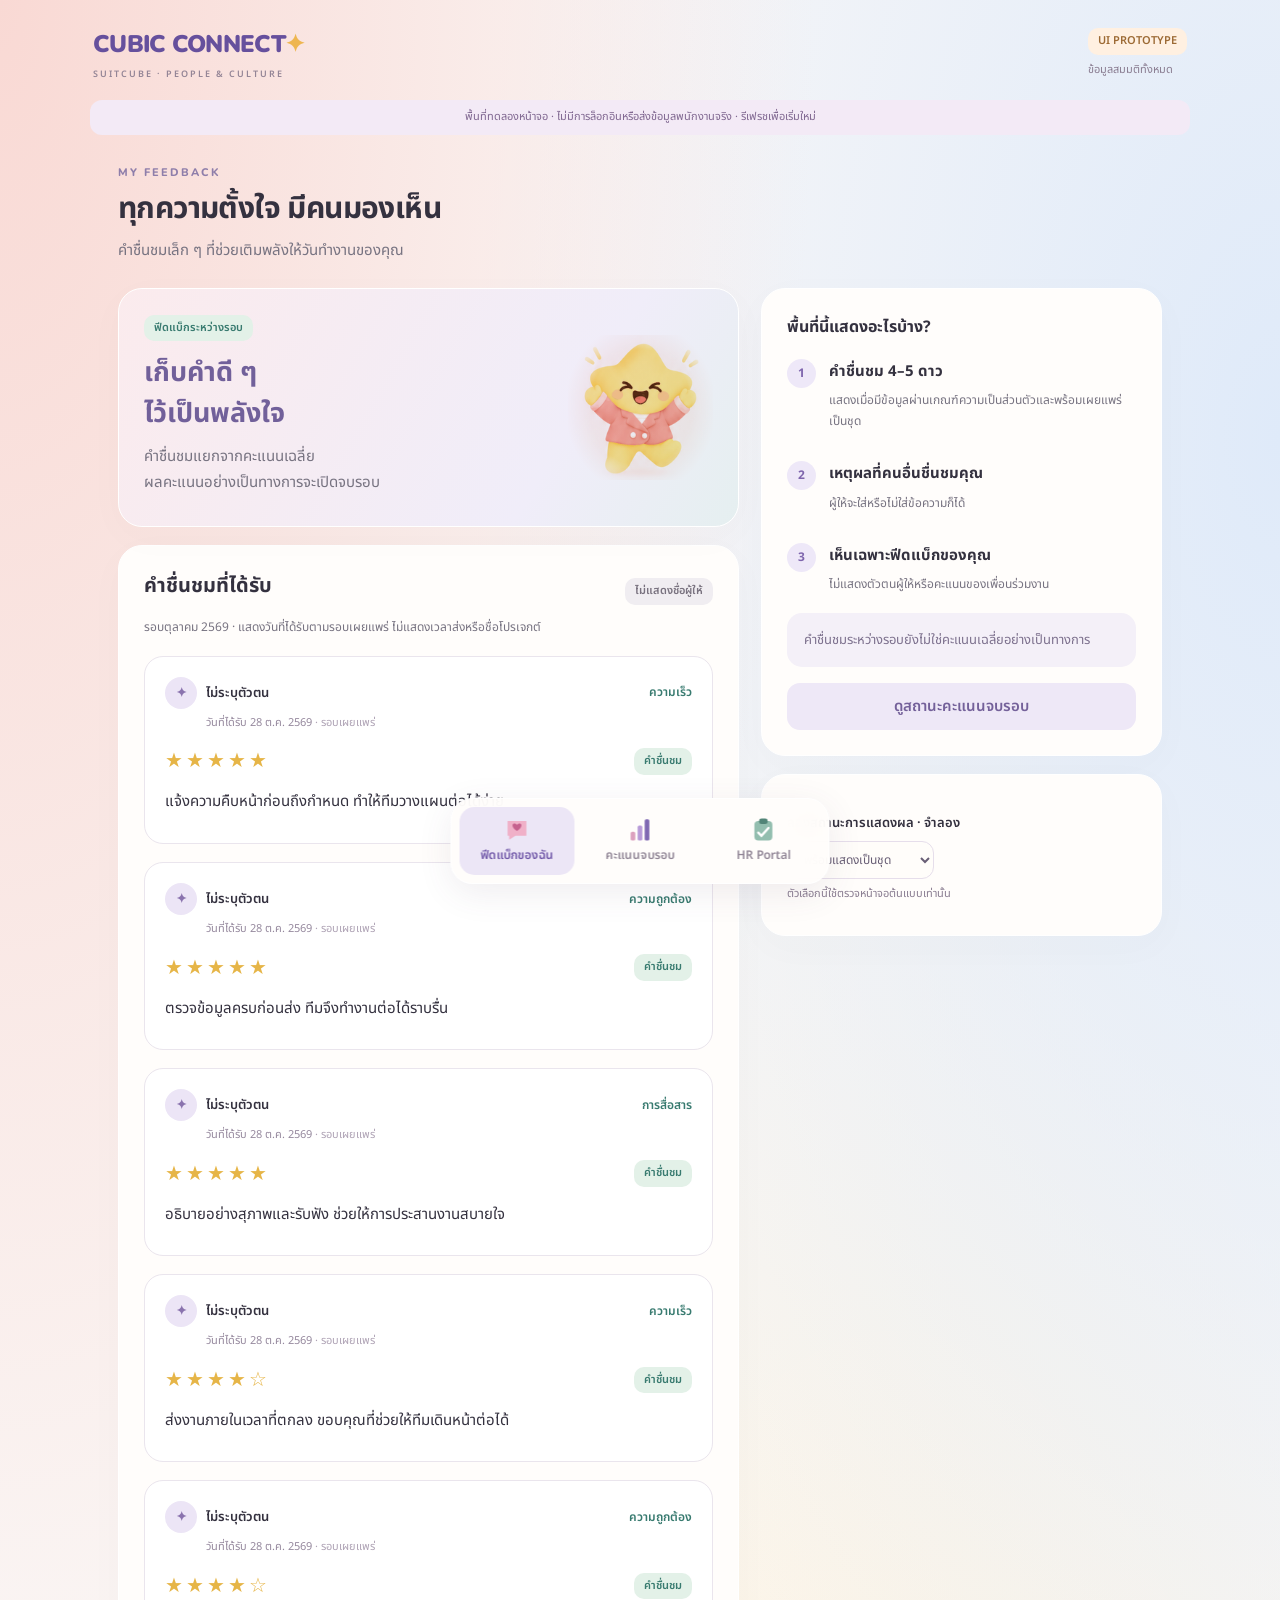
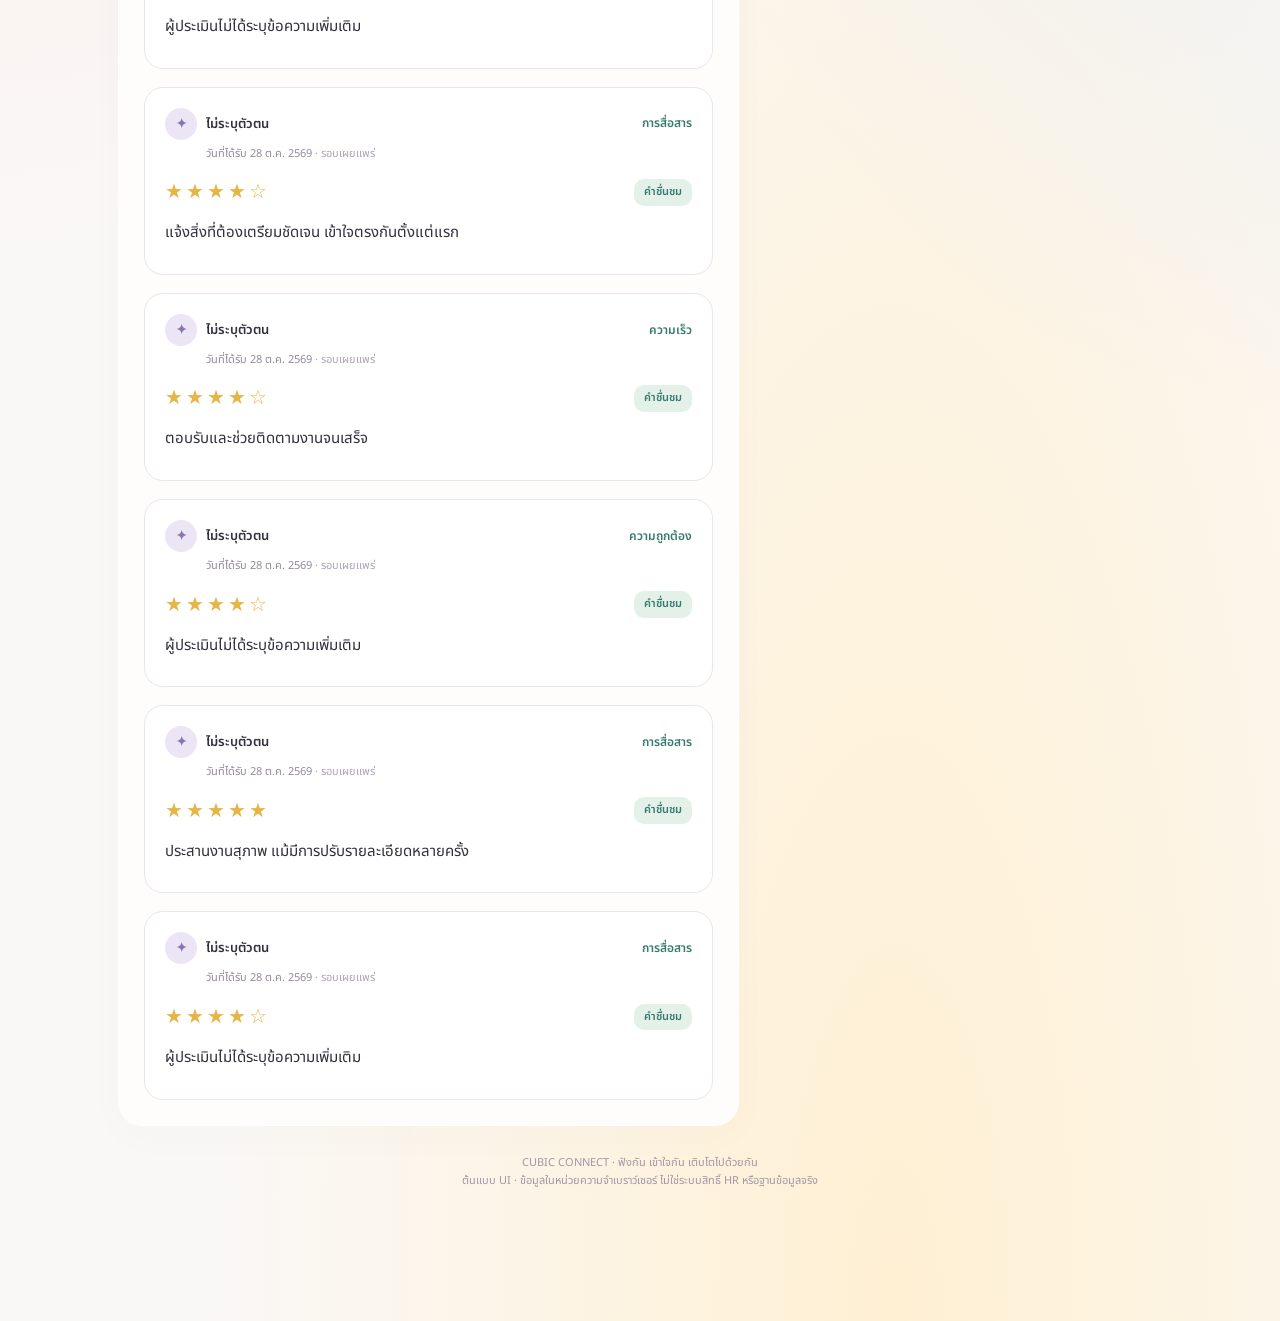
==== commit 33f0eddd: "Show received publication date on anonymous feedback cards" ====
--- a/workflow-preview.html
+++ b/workflow-preview.html
@@ -8,6 +8,7 @@
 @media(prefers-reduced-motion:reduce){*{scroll-behavior:auto!important}} 
 
 .hr-tabs{margin-top:14px;margin-bottom:24px}.heat-controls{display:flex;gap:20px}.heat-controls select{min-width:210px}.stat-unit{font:500 12px 'Noto Sans Thai';color:#96859e}.heat-scroll{overflow-x:auto;-webkit-overflow-scrolling:touch;border:1px solid #eee7ef;border-radius:15px}.department-heatmap{width:100%;border-collapse:separate;border-spacing:4px;min-width:620px;text-align:center;font-size:14px}.department-heatmap th{padding:12px 10px;font-size:12px;white-space:nowrap;color:#7e718b}.department-heatmap thead th{background:#f4f0f7;border-radius:9px;font-weight:500}.department-heatmap tbody th{text-align:left;position:sticky;left:0;z-index:1;background:#fffdfb;min-width:120px}.department-heatmap td{padding:13px 10px;border-radius:9px;min-width:82px;font:800 16px Nunito,sans-serif}.heat-good{background:#dceee5;color:#3f7965}.heat-mid{background:#fff0ce;color:#9c7b37}.heat-low{background:#f7dde1;color:#a05e70}.heat-empty{background:#f0edf2;color:#a396ac}.team-link{border:0;background:none;padding:4px;color:#67518f;font-weight:700;font-size:13px;white-space:nowrap}.team-link span{color:#b2a1c8;margin-left:10px}.department-heatmap .coverage{background:none;font:500 12px 'Noto Sans Thai';color:#918599}.heat-legend{display:flex;gap:15px;flex-wrap:wrap;padding:15px 0;font-size:11px;color:#8b7d95}.heat-legend span{display:flex;align-items:center;gap:6px}.heat-legend i{display:inline-block;width:14px;height:14px;border-radius:4px}.team-detail{margin-top:20px;scroll-margin-top:20px}.individual-table tbody th{min-width:190px;white-space:normal}.trend-points{display:flex;gap:35px;align-items:end;min-height:145px;padding:10px 20px;border-bottom:1px solid #eee8f0}.trend-points>div{display:flex;flex-direction:column;align-items:center;gap:6px}.trend-stick{display:block;background:linear-gradient(#b7a0d6,#ece5f4);width:24px;border-radius:7px 7px 0 0}.trend-points strong{font:800 13px Nunito;color:#7a629d}.trend-points small{font-size:11px;color:#9a8ba6}@media(max-width:700px){.hr-tabs button{font-size:11px;padding:10px 6px}.heat-controls{gap:12px;align-items:stretch}.heat-controls>div{flex:1;min-width:0}.heat-controls select{min-width:0;width:100%;font-size:11px;padding:9px 5px}.department-heatmap{min-width:620px}.heat-scroll{max-width:100%}.heat-legend{gap:10px}.trend-points{gap:24px;padding:10px}.hr-portal>.card{min-width:0}}
+.feedback-date{font-size:11px;color:#96899e;margin:5px 0 0 41px}.feedback-date span{color:#afa3b5}
 </style></head><body>
 <header><div class="brand">CUBIC CONNECT<span>✦</span><small>SUITCUBE · PEOPLE & CULTURE</small></div><div><span class="pill peach">UI PROTOTYPE</span><p class="scope">ข้อมูลสมมติทั้งหมด</p></div></header>
 <div class="preview-banner">พื้นที่ทดลองหน้าจอ · ไม่มีการล็อกอินหรือส่งข้อมูลพนักงานจริง · รีเฟรชเพื่อเริ่มใหม่</div>
@@ -15,7 +16,7 @@
 <dialog id="review-dialog" aria-labelledby="dialog-title"></dialog><div id="toast" class="toast" role="status" hidden></div>
 <script>
 const dims=['ความเร็ว','ความถูกต้อง','การสื่อสาร'];
-const blankState=()=>({released:false,batch:'ready',filter:'pending',hrTab:'heatmap',period:'current',sort:'original',team:null,decisions:{},audit:[]});let state=blankState(),view=['received','score','hr'].includes(new URLSearchParams(location.search).get('view'))?new URLSearchParams(location.search).get('view'):'received';
+const blankState=()=>({released:false,releasedAt:null,praisePublishedAt:'2026-10-28T09:00:00+07:00',batch:'ready',filter:'pending',hrTab:'heatmap',period:'current',sort:'original',team:null,decisions:{},audit:[]});let state=blankState(),view=['received','score','hr'].includes(new URLSearchParams(location.search).get('view'))?new URLSearchParams(location.search).get('view'):'received';
 const rows=[
  {id:'a',rater:'synthetic-a',scores:[5,5,5],reasons:['แจ้งความคืบหน้าก่อนถึงกำหนด ทำให้ทีมวางแผนต่อได้ง่าย','ตรวจข้อมูลครบก่อนส่ง ทีมจึงทำงานต่อได้ราบรื่น','อธิบายอย่างสุภาพและรับฟัง ช่วยให้การประสานงานสบายใจ']},
  {id:'b',rater:'synthetic-b',scores:[4,4,4],reasons:['ส่งงานภายในเวลาที่ตกลง ขอบคุณที่ช่วยให้ทีมเดินหน้าต่อได้','','แจ้งสิ่งที่ต้องเตรียมชัดเจน เข้าใจตรงกันตั้งแต่แรก']},
@@ -29,8 +30,9 @@
 function pending(){return activeRows().flatMap(r=>r.scores.map((score,i)=>({r,i,score})).filter(x=>x.score<=3&&decision(r,x.i)==='pending'))}
 const fmt=n=>n===null?'—':n.toFixed(2),stars=n=>'★'.repeat(n)+'☆'.repeat(5-n);
 function title(k,h,p){return `<div class="topcopy"><div class="eyebrow">${k}</div><h1>${h}</h1><p class="muted">${p}</p></div>`}
-function feedbackCard(r,i,reviewed=false){const d=state.decisions[r.id+':'+i];const text=reviewed?d?.summary:r.reasons[i];return `<article class="feedback"><div class="row"><div class="anonymous"><span class="avatar" aria-hidden="true">✦</span>ไม่ระบุตัวตน</div><span class="dim">${dims[i]}</span></div><div class="row" style="margin-top:12px"><span class="stars" aria-label="${r.scores[i]} จาก 5 ดาว">${stars(r.scores[i])}</span><span class="pill ${reviewed?'gray':'green'}">${reviewed?'HR ตรวจสอบแล้ว':'คำชื่นชม'}</span></div><p class="quote">${esc(text||'ผู้ประเมินไม่ได้ระบุข้อความเพิ่มเติม')}</p></article>`}
-function received(){const high=activeRows().flatMap(r=>r.scores.map((s,i)=>({r,i,s})).filter(x=>x.s>=4));const released=state.batch==='ready'&&dims.every((_,i)=>new Set(high.filter(x=>x.i===i).map(x=>x.r.rater)).size>=3);return title('MY FEEDBACK','ทุกความตั้งใจ มีคนมองเห็น','คำชื่นชมเล็ก ๆ ที่ช่วยเติมพลังให้วันทำงานของคุณ')+`<div class="grid"><div class="stack"><section class="card hero"><div class="copy"><span class="pill green">ฟีดแบ็กระหว่างรอบ</span><h2 style="margin-top:12px">เก็บคำดี ๆ<br>ไว้เป็นพลังใจ</h2><p class="muted">คำชื่นชมแยกจากคะแนนเฉลี่ย<br>ผลคะแนนอย่างเป็นทางการจะเปิดจบรอบ</p></div><img src="assets/rating-4.gif" alt="น้องดาวยิ้มให้กำลังใจ"></section><section class="card"><div class="row"><h2>คำชื่นชมที่ได้รับ</h2><span class="pill gray">ไม่แสดงชื่อผู้ให้</span></div><p class="muted" style="font-size:12px;margin-bottom:18px">รอบตุลาคม 2569 · แสดงเป็นชุด ไม่แสดงเวลาส่งหรือชื่อโปรเจกต์</p><div class="stack">${released?high.map(x=>feedbackCard(x.r,x.i)).join(''):`<div class="empty"><span class="badge-icon">✦</span><h3>รอฟีดแบ็กพร้อมแสดง</h3><p>${state.batch==='small'?'ข้อมูลยังไม่ครบเกณฑ์ขั้นต่ำ จึงยังไม่แสดงคะแนนหรือข้อความ':'รวบรวมฟีดแบ็กเป็นชุดก่อนเผยแพร่ เพื่อช่วยปกป้องผู้ให้ความคิดเห็น'}</p></div>`}</div></section></div><aside class="stack"><section class="card"><h3>พื้นที่นี้แสดงอะไรบ้าง?</h3><div class="step"><span class="bubble">1</span><div><strong>คำชื่นชม 4–5 ดาว</strong><p>แสดงเมื่อมีข้อมูลผ่านเกณฑ์ความเป็นส่วนตัวและพร้อมเผยแพร่เป็นชุด</p></div></div><div class="step"><span class="bubble">2</span><div><strong>เหตุผลที่คนอื่นชื่นชมคุณ</strong><p>ผู้ให้จะใส่หรือไม่ใส่ข้อความก็ได้</p></div></div><div class="step"><span class="bubble">3</span><div><strong>เห็นเฉพาะฟีดแบ็กของคุณ</strong><p>ไม่แสดงตัวตนผู้ให้หรือคะแนนของเพื่อนร่วมงาน</p></div></div><div class="hint">คำชื่นชมระหว่างรอบยังไม่ใช่คะแนนเฉลี่ยอย่างเป็นทางการ</div><button class="btn soft" data-view="score" style="margin-top:16px;width:100%">ดูสถานะคะแนนจบรอบ</button></section><section class="card"><label for="batch">ลองสถานะการแสดงผล · จำลอง</label><select id="batch"><option value="ready" ${state.batch==='ready'?'selected':''}>พร้อมแสดงเป็นชุด</option><option value="waiting" ${state.batch==='waiting'?'selected':''}>รอเผยแพร่เป็นชุด</option><option value="small" ${state.batch==='small'?'selected':''}>ผู้ประเมินไม่ครบ 3 คน</option></select><p class="scope">ตัวเลือกนี้ใช้ตรวจหน้าจอต้นแบบเท่านั้น</p></section></aside></div>`}
+function receivedDate(value){const date=new Date(value);return Number.isNaN(date.getTime())?'รอเผยแพร่':date.toLocaleDateString('th-TH',{day:'numeric',month:'short',year:'numeric',timeZone:'Asia/Bangkok'})}
+function feedbackCard(r,i,reviewed=false){const d=state.decisions[r.id+':'+i];const text=reviewed?d?.summary:r.reasons[i];return `<article class="feedback"><div class="row"><div class="anonymous"><span class="avatar" aria-hidden="true">✦</span>ไม่ระบุตัวตน</div><span class="dim">${dims[i]}</span></div><p class="feedback-date">วันที่ได้รับ <time datetime="${esc(reviewed?state.releasedAt||'':state.praisePublishedAt)}">${receivedDate(reviewed?state.releasedAt:state.praisePublishedAt)}</time><span> · รอบเผยแพร่</span></p><div class="row" style="margin-top:12px"><span class="stars" aria-label="${r.scores[i]} จาก 5 ดาว">${stars(r.scores[i])}</span><span class="pill ${reviewed?'gray':'green'}">${reviewed?'HR ตรวจสอบแล้ว':'คำชื่นชม'}</span></div><p class="quote">${esc(text||'ผู้ประเมินไม่ได้ระบุข้อความเพิ่มเติม')}</p></article>`}
+function received(){const high=activeRows().flatMap(r=>r.scores.map((s,i)=>({r,i,s})).filter(x=>x.s>=4));const released=state.batch==='ready'&&dims.every((_,i)=>new Set(high.filter(x=>x.i===i).map(x=>x.r.rater)).size>=3);return title('MY FEEDBACK','ทุกความตั้งใจ มีคนมองเห็น','คำชื่นชมเล็ก ๆ ที่ช่วยเติมพลังให้วันทำงานของคุณ')+`<div class="grid"><div class="stack"><section class="card hero"><div class="copy"><span class="pill green">ฟีดแบ็กระหว่างรอบ</span><h2 style="margin-top:12px">เก็บคำดี ๆ<br>ไว้เป็นพลังใจ</h2><p class="muted">คำชื่นชมแยกจากคะแนนเฉลี่ย<br>ผลคะแนนอย่างเป็นทางการจะเปิดจบรอบ</p></div><img src="assets/rating-4.gif" alt="น้องดาวยิ้มให้กำลังใจ"></section><section class="card"><div class="row"><h2>คำชื่นชมที่ได้รับ</h2><span class="pill gray">ไม่แสดงชื่อผู้ให้</span></div><p class="muted" style="font-size:12px;margin-bottom:18px">รอบตุลาคม 2569 · แสดงวันที่ได้รับตามรอบเผยแพร่ ไม่แสดงเวลาส่งหรือชื่อโปรเจกต์</p><div class="stack">${released?high.map(x=>feedbackCard(x.r,x.i)).join(''):`<div class="empty"><span class="badge-icon">✦</span><h3>รอฟีดแบ็กพร้อมแสดง</h3><p>${state.batch==='small'?'ข้อมูลยังไม่ครบเกณฑ์ขั้นต่ำ จึงยังไม่แสดงคะแนนหรือข้อความ':'รวบรวมฟีดแบ็กเป็นชุดก่อนเผยแพร่ เพื่อช่วยปกป้องผู้ให้ความคิดเห็น'}</p></div>`}</div></section></div><aside class="stack"><section class="card"><h3>พื้นที่นี้แสดงอะไรบ้าง?</h3><div class="step"><span class="bubble">1</span><div><strong>คำชื่นชม 4–5 ดาว</strong><p>แสดงเมื่อมีข้อมูลผ่านเกณฑ์ความเป็นส่วนตัวและพร้อมเผยแพร่เป็นชุด</p></div></div><div class="step"><span class="bubble">2</span><div><strong>เหตุผลที่คนอื่นชื่นชมคุณ</strong><p>ผู้ให้จะใส่หรือไม่ใส่ข้อความก็ได้</p></div></div><div class="step"><span class="bubble">3</span><div><strong>เห็นเฉพาะฟีดแบ็กของคุณ</strong><p>ไม่แสดงตัวตนผู้ให้หรือคะแนนของเพื่อนร่วมงาน</p></div></div><div class="hint">คำชื่นชมระหว่างรอบยังไม่ใช่คะแนนเฉลี่ยอย่างเป็นทางการ</div><button class="btn soft" data-view="score" style="margin-top:16px;width:100%">ดูสถานะคะแนนจบรอบ</button></section><section class="card"><label for="batch">ลองสถานะการแสดงผล · จำลอง</label><select id="batch"><option value="ready" ${state.batch==='ready'?'selected':''}>พร้อมแสดงเป็นชุด</option><option value="waiting" ${state.batch==='waiting'?'selected':''}>รอเผยแพร่เป็นชุด</option><option value="small" ${state.batch==='small'?'selected':''}>ผู้ประเมินไม่ครบ 3 คน</option></select><p class="scope">ตัวเลือกนี้ใช้ตรวจหน้าจอต้นแบบเท่านั้น</p></section></aside></div>`}
 function barHTML(result){return `<div class="bars">${dims.map((d,i)=>`<div class="barrow"><span>${d}</span><div class="track"><i style="width:${(result.dims[i].mean||0)*20}%"></i></div><strong>${fmt(result.dims[i].mean)}</strong></div>`).join('')}</div>`}
 function scoreView(){const result=calculate();const low=activeRows().flatMap(r=>r.scores.map((s,i)=>({r,i,s})).filter(x=>x.s<=3&&decision(r,x.i)==='approved'&&result.dims[x.i].mean!==null));return title('MY ROUND RESULT','คะแนนจบรอบของฉัน','ผลที่ผ่านกระบวนการตรวจสอบ และพร้อมสำหรับการพัฒนาร่วมกัน')+`<div class="grid"><div class="stack">${!state.released?`<section class="card lock"><img src="assets/rating-3.png" alt="น้องดาวกำลังรอผล"><h2>รอเผยแพร่คะแนนจบรอบ</h2><p class="muted">ผลคะแนนจะเปิดพร้อมกันหลังปิดรอบ<br>และ HR ตรวจสอบเสร็จแล้ว</p><span class="pill gray" style="margin-top:16px">ยังไม่แสดงค่าเฉลี่ยระหว่างรอบ</span><div class="divider"></div><p class="scope">ยังดูคำชื่นชมที่พร้อมแสดงได้ในหน้าฟีดแบ็กของฉัน</p><button class="btn soft" data-view="received" style="margin-top:14px">กลับไปอ่านคำชื่นชม</button></section>`:`<section class="card"><div class="row"><span class="pill green">เผยแพร่ผลจบรอบแล้ว</span><span class="scope">ตุลาคม 2569</span></div><h2 style="margin-top:20px">ภาพรวมความร่วมมือของฉัน</h2><div class="bigscore">${fmt(result.overall)}<small> / 5</small></div><p class="muted" style="font-size:12px">${result.overall===null?'ข้อมูลไม่เพียงพอในบางด้าน จึงยังไม่แสดงคะแนนรวม':'ค่าเฉลี่ย 3 ด้าน น้ำหนักเท่ากัน'}</p>${barHTML(result)}<div class="hint green">ใช้เฉพาะคะแนนที่ผ่านเกณฑ์และการตรวจสอบแล้ว แต่ละด้านต้องมีผู้ประเมินที่นำมาคำนวณได้อย่างน้อย 3 คน</div></section><section class="card"><h2>เรื่องที่ชวนพัฒนาร่วมกัน</h2><p class="muted" style="font-size:12px;margin-bottom:17px">เฉพาะข้อมูลที่ HR ตรวจสอบและเรียบเรียงก่อนเผยแพร่</p><div class="stack">${low.length?low.map(x=>feedbackCard(x.r,x.i,true)).join(''):'<div class="empty">ไม่มีข้อเสนอแนะเพื่อพัฒนาที่พร้อมเผยแพร่ในรอบนี้</div>'}</div></section>`}</div><aside class="stack"><section class="card"><h3>คะแนนนี้มาจากอะไร?</h3><div class="step"><span class="bubble">✓</span><div><strong>คะแนน 4–5 ดาว</strong><p>ผ่านอัตโนมัติ พร้อมใช้เมื่อถึงรอบคำนวณ</p></div></div><div class="step"><span class="bubble">✓</span><div><strong>คะแนน 1–3 ดาว</strong><p>ใช้เฉพาะรายการที่ HR ตรวจสอบข้อเท็จจริงและอนุมัติแล้ว</p></div></div><div class="hint">ผู้รับจะไม่เห็นรายการรอตรวจสอบ รายการ Reject หรือตัวตนผู้ประเมิน</div></section><section class="card"><span class="pill peach">สำหรับลองหน้าจอเท่านั้น</span><p class="muted" style="font-size:13px;margin:12px 0">สลับไปมุม HR จำลอง เพื่อลองตรวจสอบและเผยแพร่ผล</p><button class="btn soft" data-view="hr">ลองมุม HR</button></section></aside></div>`}
 function hrView(){const all=activeRows().flatMap(r=>r.scores.map((score,i)=>({r,i,score})).filter(x=>x.score<=3));const items=all.filter(x=>state.filter==='all'||decision(x.r,x.i)===state.filter);const result=calculate(),enough=new Set(activeRows().map(r=>r.rater)).size>=3;return title('HR REVIEW · DEMO','ตรวจสอบก่อนส่งต่อ','พื้นที่จำลองของ HR Manager / HR Admin · พิจารณาแยกทีละด้าน')+`<div class="hint peach">คะแนนและเหตุผลในหน้านี้เป็นข้อมูลสมมติทั้งหมด มุมพนักงานไม่เห็นรายการรอตรวจสอบหรือสถานะ Reject</div><div class="summary"><div class="stat"><small>รอตรวจสอบ</small><strong>${enough?pending().length:'—'}</strong></div><div class="stat"><small>อนุมัติแล้ว</small><strong>${all.filter(x=>decision(x.r,x.i)==='approved').length}</strong></div><div class="stat"><small>ไม่นำมาคำนวณ</small><strong>${all.filter(x=>decision(x.r,x.i)==='rejected').length}</strong></div></div><div class="grid"><section class="card"><div class="row"><h2>คิวคะแนน 1–3 ดาว</h2><span class="pill peach">SLA ตัวอย่าง · 3 วัน</span></div><div class="filter"><label class="sr-only" for="filter">กรองสถานะ</label><select id="filter">${[['pending','รอตรวจสอบ'],['approved','อนุมัติแล้ว'],['rejected','Reject แล้ว'],['all','ทั้งหมด']].map(([v,l])=>`<option value="${v}" ${state.filter===v?'selected':''}>${l}</option>`).join('')}</select><span class="notice-count">ประเมินจากประสบการณ์ร่วมงานจริง</span></div>${!enough?'<div class="empty">ผู้ประเมินไม่ครบ 3 คน<br>ไม่นำข้อมูลชุดนี้เข้าสู่คิวหรือการคำนวณ</div>':items.length?items.map(x=>{const st=decision(x.r,x.i),d=state.decisions[x.r.id+':'+x.i];return `<article class="feedback case"><div class="row"><div><span class="dim">${dims[x.i]}</span><h3>พนักงานตัวอย่าง · BA</h3></div><span class="score">${x.score}<small> / 5</small></span></div><span class="pill gray">ไม่แสดงชื่อผู้ประเมิน</span><blockquote>${esc(x.r.reasons[x.i])}</blockquote><p class="scope">${st==='pending'?'ยังไม่ส่งคะแนนหรือข้อความให้ผู้รับ':st==='approved'?'อนุมัติแล้ว · พร้อมนำไปคำนวณจบรอบ':'Reject แล้ว · ไม่นำไปคำนวณและไม่แจ้งทั้งสองฝ่าย'}</p>${d?`<div class="reviewed"><strong class="dim">บันทึก HR · จำกัดเฉพาะหลังบ้าน</strong><p style="font-size:13px">${esc(d.note)}</p>${st==='approved'?`<p class="scope">ข้อความพร้อมเผยแพร่: ${esc(d.summary)}</p>`:''}</div>`:''}${st==='pending'&&!state.released?`<div class="actions"><button class="btn" data-review="${x.r.id}:${x.i}:approved">Approve</button><button class="btn reject" data-review="${x.r.id}:${x.i}:rejected">Reject</button></div>`:''}</article>`}).join(''):'<div class="empty">ไม่มีรายการในสถานะนี้<br><button class="btn text" id="all-cases">ดูรายการทั้งหมด</button></div>'}</section><aside class="stack"><section class="card"><span class="pill gray">เฉพาะ HR · ยังไม่ใช่ผลเผยแพร่</span><h2 style="margin-top:15px">ตัวอย่างผลคำนวณ</h2><div class="bigscore" style="font-size:46px">${fmt(result.overall)}<small> / 5</small></div>${barHTML(result)}<p class="scope">คะแนนรอตรวจสอบและ Reject ไม่อยู่ทั้งตัวตั้งและตัวหาร อนุมัติแล้วจึงคำนวณใหม่</p><div class="divider"></div><h3>เผยแพร่พร้อมกันจบรอบ</h3><p class="muted" style="font-size:13px">ตรวจทุกกรณีให้ครบก่อน ผู้รับจึงเห็นคะแนนอย่างเป็นทางการ</p><button class="btn" id="publish" style="width:100%;margin-top:15px" ${pending().length||state.released||!enough?'disabled':''}>${state.released?'เผยแพร่แล้ว':'ปิดรอบและเผยแพร่ผล'}</button>${pending().length&&enough?'<p class="scope">ยังมีรายการรอตรวจสอบ จึงยังเผยแพร่ไม่ได้</p>':''}</section><section class="card"><h3>หลักในการพิจารณา</h3><p class="muted" style="font-size:13px">ตรวจพฤติกรรม บริบท และผลต่องาน ใช้เกณฑ์เดียวกันทุกคน ไม่ Reject เพียงเพราะเป็นคะแนนต่ำ</p><div class="hint" style="margin-top:12px">ทุกการตัดสินใจต้องมีบันทึกเหตุผล ผู้รับเห็นเฉพาะข้อความที่พร้อมเผยแพร่</div><button class="btn text" id="reset">เริ่มตัวอย่างใหม่</button></section></aside></div>`}
@@ -55,6 +57,6 @@
 function render(){document.getElementById('app').innerHTML=({received,score:scoreView,hr:hrPortal}[view])()+`<footer>CUBIC CONNECT · ฟังกัน เข้าใจกัน เติบโตไปด้วยกัน<br>ต้นแบบ UI · ข้อมูลในหน่วยความจำเบราว์เซอร์ ไม่ใช่ระบบสิทธิ์ HR หรือฐานข้อมูลจริง</footer>`;document.querySelectorAll('.nav button').forEach(b=>{b.classList.toggle('active',b.dataset.view===view);b.setAttribute('aria-current',b.dataset.view===view?'page':'false')});document.querySelectorAll('[data-view]').forEach(b=>b.onclick=()=>{view=b.dataset.view;render();window.scrollTo(0,0)});document.querySelector('#batch')?.addEventListener('change',e=>{state.batch=e.target.value;state.released=false;render()});document.querySelector('#filter')?.addEventListener('change',e=>{state.filter=e.target.value;render()});document.querySelector('#all-cases')?.addEventListener('click',()=>{state.filter='all';render()});document.querySelectorAll('[data-review]').forEach(b=>b.onclick=()=>review(b.dataset.review));document.querySelector('#publish')?.addEventListener('click',publish);document.querySelector('#reset')?.addEventListener('click',()=>{state=blankState();render();toast('เริ่มข้อมูลตัวอย่างใหม่แล้ว')});bindHeatmap()}
 function toast(t){const el=document.getElementById('toast');el.textContent=t;el.hidden=false;setTimeout(()=>el.hidden=true,3000)}
 function review(key){const [id,index,status]=key.split(':'),i=Number(index),r=activeRows().find(r=>r.id===id);if(!r||r.scores[i]>=4||decision(r,i)!=='pending'||state.released||new Set(activeRows().map(r=>r.rater)).size<3)return;const approved=status==='approved';const dialog=document.getElementById('review-dialog');dialog.innerHTML=`<h2 id="dialog-title">${approved?'อนุมัติคะแนนด้านนี้':'Reject คะแนนด้านนี้'}</h2><span class="pill peach">${dims[i]} · ${r.scores[i]} ดาว</span><p class="muted" style="font-size:13px;margin-top:12px">${approved?'คะแนนจะพร้อมใช้คำนวณ แต่ผู้รับจะเห็นเมื่อเผยแพร่จบรอบ':'ไม่นำคะแนนนี้ไปคำนวณ ไม่แจ้งผู้ให้หรือผู้รับ'}</p><form id="decision-form"><label for="note">ข้อเท็จจริง / เหตุผลการตัดสินใจ *</label><textarea id="note" required maxlength="500" placeholder="บันทึกผลการตรวจสอบ ใช้เฉพาะ HR"></textarea>${approved?'<label for="summary">ข้อความสำหรับผู้รับหลังเผยแพร่ *</label><textarea id="summary" required maxlength="500" placeholder="สรุปประเด็นพัฒนาโดยตัดชื่อ โปรเจกต์เฉพาะ และรายละเอียดระบุตัวผู้ให้"></textarea>':''}<p id="decision-error" class="error" role="alert"></p><div class="actions"><button class="btn ${approved?'':'reject'}" type="submit">ยืนยัน ${approved?'Approve':'Reject'}</button><button class="btn soft" type="button" id="cancel">กลับไปตรวจสอบ</button></div></form>`;dialog.showModal();dialog.querySelector('#cancel').onclick=()=>dialog.close();dialog.querySelector('form').onsubmit=e=>{e.preventDefault();const note=dialog.querySelector('#note').value.trim(),summary=dialog.querySelector('#summary')?.value.trim()||'';if(!note||(approved&&!summary)){dialog.querySelector('#decision-error').textContent='กรุณากรอกข้อมูลที่จำเป็นให้ครบ';return}if(decision(r,i)!=='pending'||state.released)return;state.decisions[id+':'+i]={status,note,summary};state.audit.push({key:id+':'+i,status,note});dialog.close();render();toast(approved?'อนุมัติแล้ว · พร้อมคำนวณจบรอบ':'Reject แล้ว · ไม่ส่งแจ้งเตือนพนักงาน')};}
-function publish(){if(pending().length||state.released||new Set(activeRows().map(r=>r.rater)).size<3)return;const dialog=document.getElementById('review-dialog');dialog.innerHTML='<h2 id="dialog-title">เผยแพร่ผลจบรอบ?</h2><p>ตรวจสอบคะแนนครบแล้ว ผู้รับจะเห็นเฉพาะคะแนนที่ผ่านเกณฑ์และข้อความที่ HR เรียบเรียงไว้</p><div class="actions"><button class="btn" id="confirm-publish">ยืนยันเผยแพร่</button><button class="btn soft" id="cancel-publish">กลับ</button></div>';dialog.showModal();dialog.querySelector('#cancel-publish').onclick=()=>dialog.close();dialog.querySelector('#confirm-publish').onclick=()=>{if(pending().length||state.released)return;state.released=true;dialog.close();view='score';render();window.scrollTo(0,0);toast('เผยแพร่ผลตัวอย่างแล้ว')};}
+function publish(){if(pending().length||state.released||new Set(activeRows().map(r=>r.rater)).size<3)return;const dialog=document.getElementById('review-dialog');dialog.innerHTML='<h2 id="dialog-title">เผยแพร่ผลจบรอบ?</h2><p>ตรวจสอบคะแนนครบแล้ว ผู้รับจะเห็นเฉพาะคะแนนที่ผ่านเกณฑ์และข้อความที่ HR เรียบเรียงไว้</p><div class="actions"><button class="btn" id="confirm-publish">ยืนยันเผยแพร่</button><button class="btn soft" id="cancel-publish">กลับ</button></div>';dialog.showModal();dialog.querySelector('#cancel-publish').onclick=()=>dialog.close();dialog.querySelector('#confirm-publish').onclick=()=>{if(pending().length||state.released)return;state.released=true;state.releasedAt=new Date().toISOString();dialog.close();view='score';render();window.scrollTo(0,0);toast('เผยแพร่ผลตัวอย่างแล้ว')};}
 render();
 </script></body></html>
